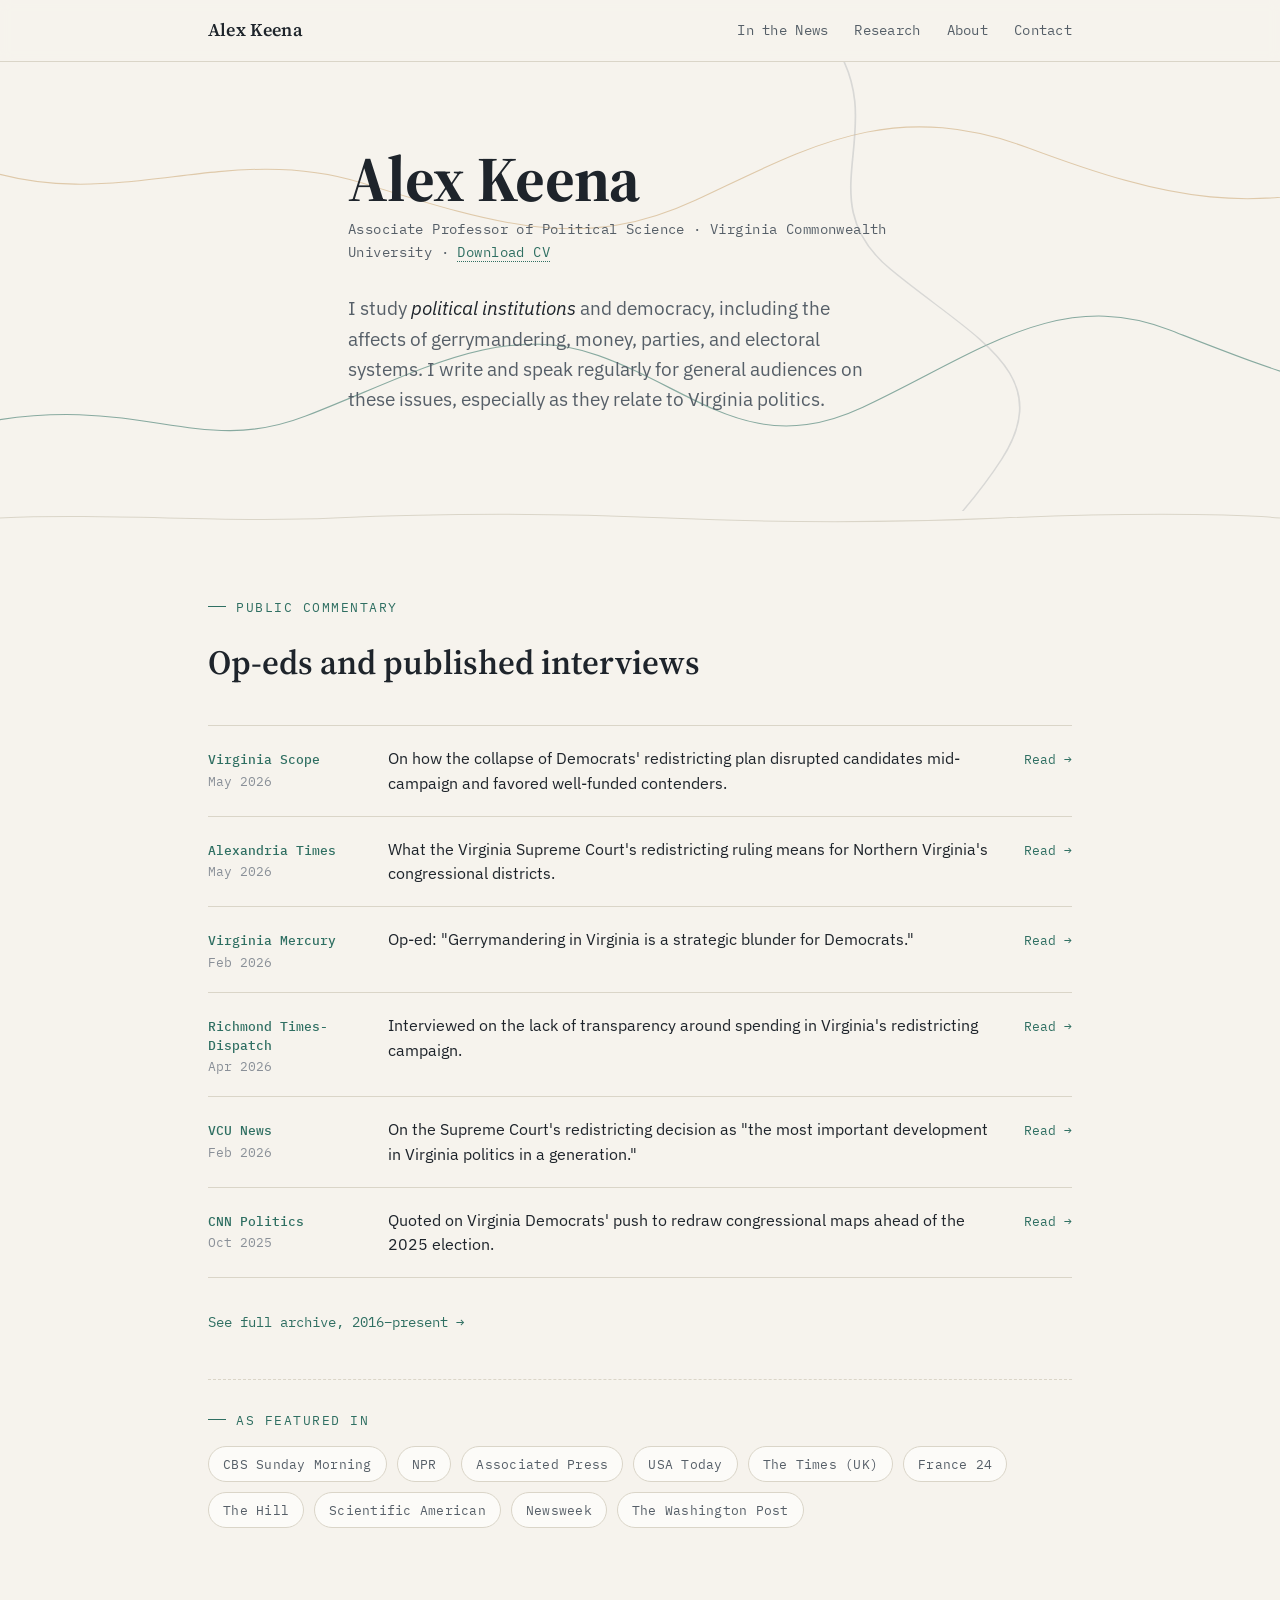
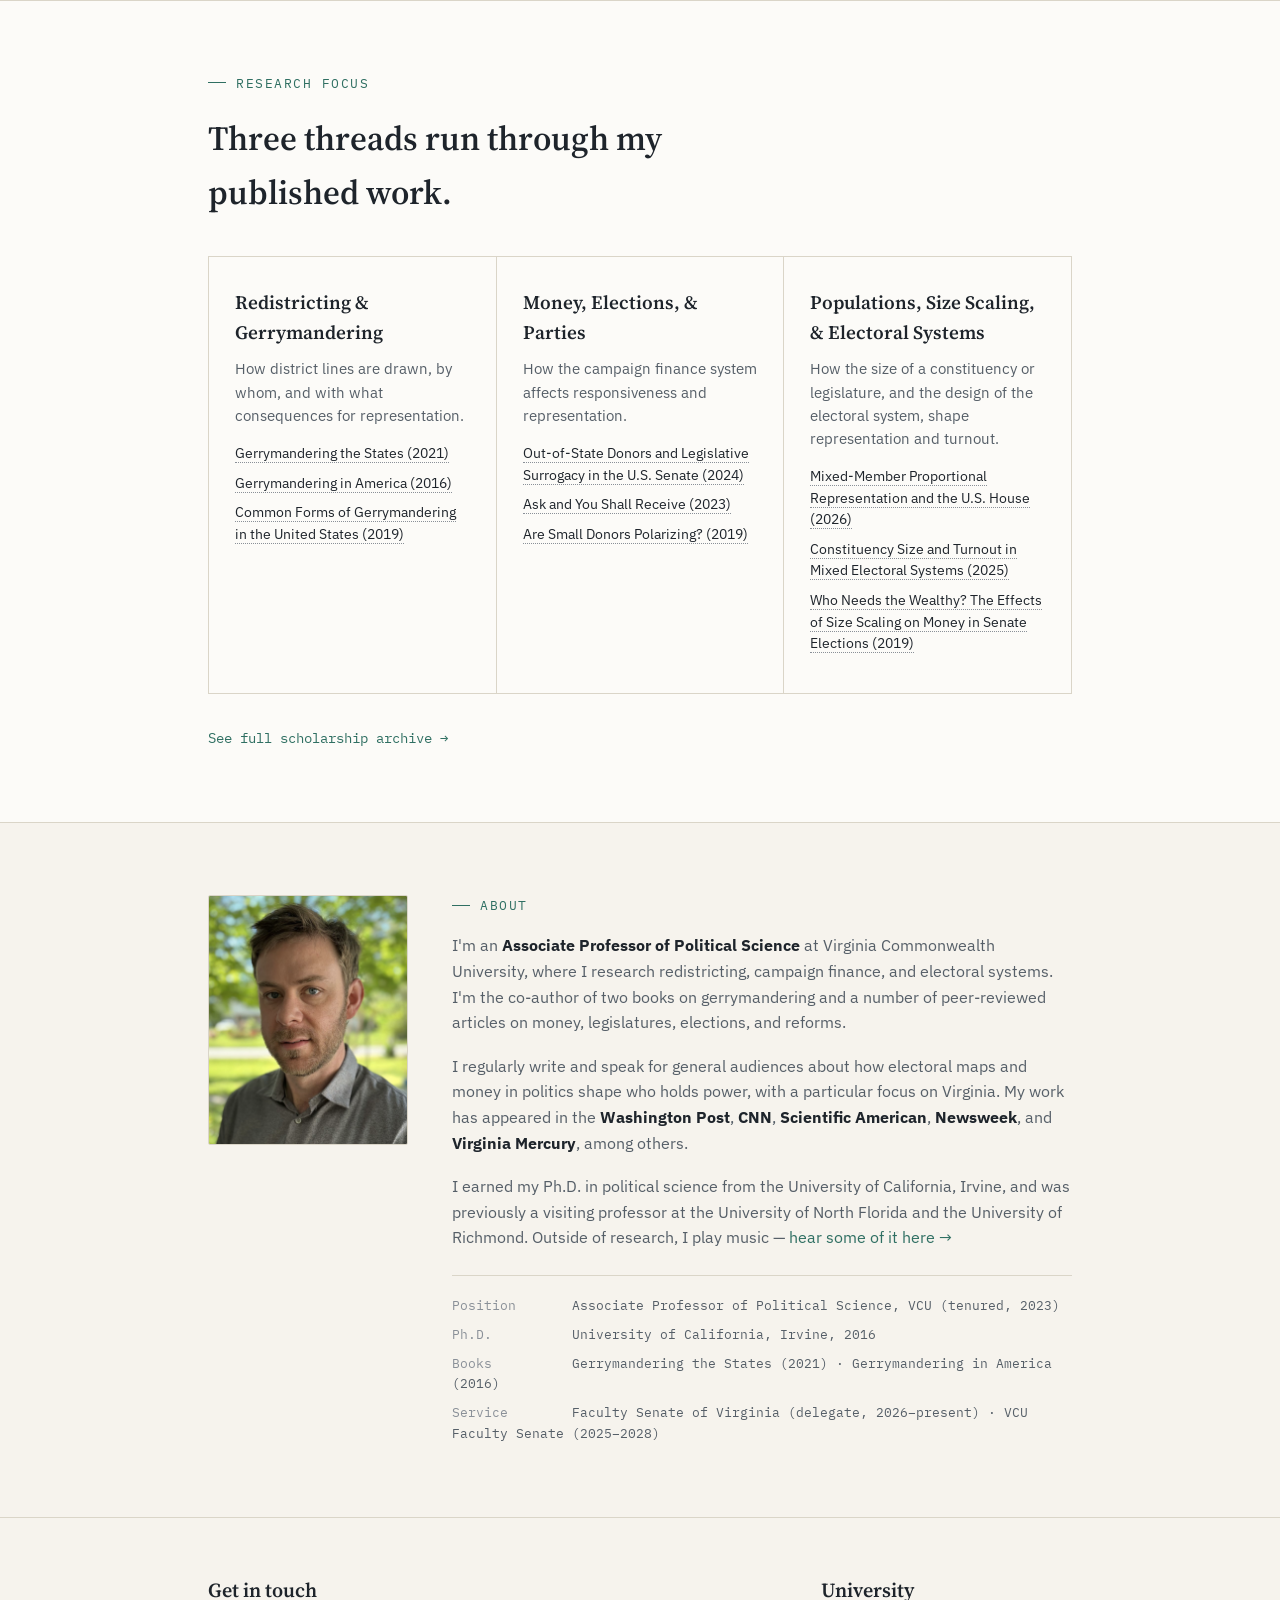
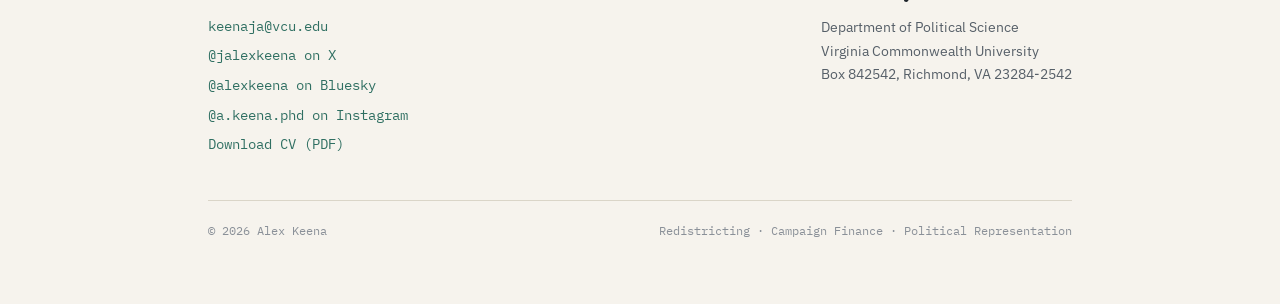
==== index.html @ 7fd1549b "Update index.html" ====
<!DOCTYPE html>
<html lang="en">
<head>
<meta charset="UTF-8">
<meta name="viewport" content="width=device-width, initial-scale=1.0">
<title>Alex Keena — Political Science, VCU</title>
<meta name="description" content="Alex Keena is a political scientist at VCU studying redistricting, gerrymandering, and money in American elections.">
<link rel="preconnect" href="https://fonts.googleapis.com">
<link rel="preconnect" href="https://fonts.gstatic.com" crossorigin>
<link href="https://fonts.googleapis.com/css2?family=Source+Serif+4:ital,opsz,wght@0,8..60,400;0,8..60,500;0,8..60,600;0,8..60,700;1,8..60,500&family=IBM+Plex+Sans:wght@400;500;600&family=IBM+Plex+Mono:wght@400;500&display=swap" rel="stylesheet">
<link rel="stylesheet" href="style.css">

</head>
<body>

<header class="site-nav">
  <div class="nav-inner">
    <div class="nav-name">Alex Keena</div>
    <button class="nav-toggle" id="navToggle" aria-label="Toggle menu" aria-expanded="false">
      <svg viewBox="0 0 24 24" fill="none" stroke-width="2"><line x1="3" y1="6" x2="21" y2="6"/><line x1="3" y1="12" x2="21" y2="12"/><line x1="3" y1="18" x2="21" y2="18"/></svg>
    </button>
    <nav class="links" id="navLinks">
      <a href="#news">In the News</a>
      <a href="#research">Research</a>
      <a href="#about">About</a>
      <a href="#contact">Contact</a>
    </nav>
  </div>
</header>

<section class="hero">
  <svg class="hero-line-svg" viewBox="0 0 920 520" preserveAspectRatio="none" aria-hidden="true">
    <path class="p1" d="M -20,420 C 100,380 140,460 220,410 S 360,300 430,340 S 540,460 620,400 S 760,260 840,310 S 980,400 1000,360" />
    <path class="p2" d="M -20,120 C 80,180 160,90 260,140 S 420,220 500,160 S 640,40 740,100 S 900,180 1000,130" />
    <path class="p3" d="M 600,-20 C 640,80 580,160 640,240 S 760,360 720,460 S 660,540 700,600" />
  </svg>
  <div class="wrap hero-content">
    <h1>Alex Keena</h1>
    <div class="role">Associate Professor of Political Science · Virginia Commonwealth University · <a href="https://drive.google.com/file/d/118q1OShhWem_gpehyqq2FQOrkwC8231Q/view" target="_blank" rel="noopener" class="cv-inline">Download CV</a></div>
    <p class="lede">I study <em>political institutions</em> and democracy, including the affects of gerrymandering, money, parties, and electoral systems. I write and speak regularly for general audiences on these issues, especially as they relate to Virginia politics.</p>
  </div>
</section>

<div class="divider"><svg viewBox="0 0 920 14" preserveAspectRatio="none"><path d="M0,7 C 80,2 160,12 240,7 S 400,2 480,7 S 640,12 720,7 S 880,2 920,7"/></svg></div>

<section id="news">
  <div class="wrap">
    <div class="eyebrow">Public Commentary</div>
    <h2 class="section-title">Op-eds and published interviews</h2>

    <div class="commentary-list">
      <div class="commentary-item">
        <div class="commentary-meta"><span class="outlet">Virginia Scope</span>May 2026</div>
        <div class="commentary-desc">On how the collapse of Democrats' redistricting plan disrupted candidates mid-campaign and favored well-funded contenders.</div>
        <div class="commentary-link"><a href="https://www.virginiascope.com/democrats-primary-plans-crumble-after-redistricting-loss/" target="_blank" rel="noopener">Read →</a></div>
      </div>
      <div class="commentary-item">
        <div class="commentary-meta"><span class="outlet">Alexandria Times</span>May 2026</div>
        <div class="commentary-desc">What the Virginia Supreme Court's redistricting ruling means for Northern Virginia's congressional districts.</div>
        <div class="commentary-link"><a href="https://alextimes.com/local-news/local-government/elections/what-does-the-redistricting-battle-mean-for-alexandria/" target="_blank" rel="noopener">Read →</a></div>
      </div>
      <div class="commentary-item">
        <div class="commentary-meta"><span class="outlet">Virginia Mercury</span>Feb 2026</div>
        <div class="commentary-desc">Op-ed: "Gerrymandering in Virginia is a strategic blunder for Democrats."</div>
        <div class="commentary-link"><a href="https://virginiamercury.com/2026/02/09/gerrymandering-in-virginia-is-a-strategic-blunder-for-democrats/" target="_blank" rel="noopener">Read →</a></div>
      </div>
      <div class="commentary-item">
        <div class="commentary-meta"><span class="outlet">Richmond Times-Dispatch</span>Apr 2026</div>
        <div class="commentary-desc">Interviewed on the lack of transparency around spending in Virginia's redistricting campaign.</div>
        <div class="commentary-link"><a href="https://richmond.com/news/state-regional/government-politics/elections/article_bbca10f8-5e83-46d0-90af-a4e0767ef361.html" target="_blank" rel="noopener">Read →</a></div>
      </div>
      <div class="commentary-item">
        <div class="commentary-meta"><span class="outlet">VCU News</span>Feb 2026</div>
        <div class="commentary-desc">On the Supreme Court's redistricting decision as "the most important development in Virginia politics in a generation."</div>
        <div class="commentary-link"><a href="https://news.vcu.edu/article/supreme_courts_redistricting_decision_may_be_most_important_development" target="_blank" rel="noopener">Read →</a></div>
      </div>
      <div class="commentary-item">
        <div class="commentary-meta"><span class="outlet">CNN Politics</span>Oct 2025</div>
        <div class="commentary-desc">Quoted on Virginia Democrats' push to redraw congressional maps ahead of the 2025 election.</div>
        <div class="commentary-link"><a href="https://www.cnn.com/2025/10/27/politics/virginia-democrats-redistricting-spanberger" target="_blank" rel="noopener">Read →</a></div>
      </div>
    </div>
    <a class="more-link" href="archive.html">See full archive, 2016–present →</a>

    <div class="press-strip">
      <div class="eyebrow">As Featured In</div>
      <div class="press-tags">
        <a href="https://www.cbsnews.com/news/why-gerrymandering-has-gotten-worse/" target="_blank" rel="noopener">CBS Sunday Morning</a>
        <a href="https://www.npr.org/local/305/2021/10/18/1047021030/contentious-redistricting-process-down-to-the-wire-in-virginia" target="_blank" rel="noopener">NPR</a>
        <a href="https://apnews.com/article/elections-ohio-virginia-redistricting-voting-districts-b27ebd5a7dd99ad613ac896ed16ffcde" target="_blank" rel="noopener">Associated Press</a>
        <a href="https://www.usatoday.com/story/news/politics/elections/2025/04/20/virginia-governor-race-2025/82882051007/" target="_blank" rel="noopener">USA Today</a>
        <a href="https://www.thetimes.com/world/us-world/article/virginia-democrat-republican-swing-state-election-2024-37zh6xlf8" target="_blank" rel="noopener">The Times (UK)</a>
        <a href="https://www.france24.com/en/live-news/20240502-as-student-protests-shake-us-campuses-biden-mum" target="_blank" rel="noopener">France 24</a>
        <a href="https://thehill.com/regulation/court-battles/448876-supreme-court-hands-virginia-democrats-a-win-in-gerrymandering-case/" target="_blank" rel="noopener">The Hill</a>
        <a href="https://www.scientificamerican.com/article/electoral-engineering-and-the-freedom-to-vote/" target="_blank" rel="noopener">Scientific American</a>
        <a href="https://www.newsweek.com/how-supreme-court-enabled-gerrymandering-boundaries-692836" target="_blank" rel="noopener">Newsweek</a>
        <a href="https://www.washingtonpost.com/politics/2021/05/04/redistricting-might-gain-republicans-few-seats-congress-their-real-gains-will-be-state-legislatures/" target="_blank" rel="noopener">The Washington Post</a>
      </div>
    </div>
  </div>
</section>

<section class="alt" id="research">
  <div class="wrap">
    <div class="eyebrow">Research Focus</div>
    <h2 class="section-title">Three threads run through my published work.</h2>

    <div class="research-grid">
      <div class="research-card">
        <h3>Redistricting &amp; Gerrymandering</h3>
        <p>How district lines are drawn, by whom, and with what consequences for representation.</p>
        <ul>
          <li><a href="https://doi.org/10.1017/9781108995849" target="_blank" rel="noopener">Gerrymandering the States (2021)</a></li>
          <li><a href="https://doi.org/10.1017/CBO9781316534342" target="_blank" rel="noopener">Gerrymandering in America (2016)</a></li>
          <li><a href="https://doi.org/10.7206/DEC.1733-0092.130" target="_blank" rel="noopener">Common Forms of Gerrymandering in the United States (2019)</a></li>
        </ul>
      </div>
      <div class="research-card">
        <h3>Money, Elections, &amp; Parties</h3>
        <p>How the campaign finance system affects responsiveness and representation.</p>
        <ul>
          <li><a href="https://doi.org/10.1177/10659129241249171" target="_blank" rel="noopener">Out-of-State Donors and Legislative Surrogacy in the U.S. Senate (2024)</a></li>
          <li><a href="https://doi.org/10.1177/10659129231186414" target="_blank" rel="noopener">Ask and You Shall Receive (2023)</a></li>
          <li><a href="https://doi.org/10.1089/elj.2018.0498" target="_blank" rel="noopener">Are Small Donors Polarizing? (2019)</a></li>
        </ul>
      </div>
      <div class="research-card">
        <h3>Populations, Size Scaling, &amp; Electoral Systems</h3>
        <p>How the size of a constituency or legislature, and the design of the electoral system, shape representation and turnout.</p>
        <ul>
          <li><a href="https://doi.org/10.1177/10659129261444345" target="_blank" rel="noopener">Mixed-Member Proportional Representation and the U.S. House (2026)</a></li>
          <li><a href="https://doi.org/10.1007/s11127-025-01274-5" target="_blank" rel="noopener">Constituency Size and Turnout in Mixed Electoral Systems (2025)</a></li>
          <li><a href="https://doi.org/10.1080/07343469.2019.1572673" target="_blank" rel="noopener">Who Needs the Wealthy? The Effects of Size Scaling on Money in Senate Elections (2019)</a></li>
        </ul>
      </div>
    </div>
    <a class="more-link" href="scholarship.html">See full scholarship archive →</a>
  </div>
</section>

<section id="about">
  <div class="wrap about-layout">
    <div class="about-photo"><img src="photo.jpg" alt="Portrait of Alex Keena"></div>
    <div class="about-text">
      <div class="eyebrow">About</div>
      <p>I'm an <strong>Associate Professor of Political Science</strong> at Virginia Commonwealth University, where I research redistricting, campaign finance, and electoral systems. I'm the co-author of two books on gerrymandering and a number of peer-reviewed articles on money, legislatures, elections, and reforms.</p>
      <p>I regularly write and speak for general audiences about how electoral maps and money in politics shape who holds power, with a particular focus on Virginia. My work has appeared in the <strong>Washington Post</strong>, <strong>CNN</strong>, <strong>Scientific American</strong>, <strong>Newsweek</strong>, and <strong>Virginia Mercury</strong>, among others.</p>
      <p>I earned my Ph.D. in political science from the University of California, Irvine, and was previously a visiting professor at the University of North Florida and the University of Richmond. Outside of research, I play music — <a href="#">hear some of it here →</a></p>

      <div class="credentials">
        <div><span class="label">Position</span>Associate Professor of Political Science, VCU (tenured, 2023)</div>
        <div><span class="label">Ph.D.</span>University of California, Irvine, 2016</div>
        <div><span class="label">Books</span>Gerrymandering the States (2021) · Gerrymandering in America (2016)</div>
        <div><span class="label">Service</span>Faculty Senate of Virginia (delegate, 2026–present) · VCU Faculty Senate (2025–2028)</div>
      </div>

     
    </div>
  </div>
</section>

<footer id="contact">
  <div class="wrap">
    <div class="footer-grid">
      <div>
        <div class="ftitle">Get in touch</div>
        <div class="footer-links">
          <a href="mailto:keenaja@vcu.edu">keenaja@vcu.edu</a>
          <a href="https://twitter.com/jalexkeena" target="_blank" rel="noopener">@jalexkeena on X</a>
          <a href="https://bsky.app/profile/alexkeena.bsky.social" target="_blank" rel="noopener">@alexkeena on Bluesky</a>
          <a href="https://instagram.com/a.keena.phd" target="_blank" rel="noopener">@a.keena.phd on Instagram</a>
          <a href="https://drive.google.com/file/d/118q1OShhWem_gpehyqq2FQOrkwC8231Q/view" target="_blank" rel="noopener">Download CV (PDF)</a>
        </div>
      </div>
      <div>
        <div class="ftitle">University</div>
        <address>
          Department of Political Science<br>
          Virginia Commonwealth University<br>
          Box 842542, Richmond, VA 23284-2542
        </address>
      </div>
    </div>
    <div class="footer-bottom">
      <span>© <span id="year"></span> Alex Keena</span>
      <span>Redistricting · Campaign Finance · Political Representation</span>
    </div>
  </div>
</footer>

<script>
  document.getElementById('year').textContent = new Date().getFullYear();
  const toggle = document.getElementById('navToggle');
  const links = document.getElementById('navLinks');
  toggle.addEventListener('click', () => {
    const open = links.classList.toggle('open');
    toggle.setAttribute('aria-expanded', open ? 'true' : 'false');
  });
  links.querySelectorAll('a').forEach(a => a.addEventListener('click', () => {
    links.classList.remove('open');
    toggle.setAttribute('aria-expanded', 'false');
  }));
</script>

</body>
</html>
---- style.css ----
:root{
    --bg: #F6F3ED;
    --bg-card: #FCFBF8;
    --ink: #1E242B;
    --ink-soft: #565F68;
    --ink-faint: #8A9098;
    --line: #DAD5C8;
    --accent: #2F6F62;
    --accent-soft: #E4ECE9;
    --brass: #B9863F;
    --max: 920px;
    --font-display: 'Source Serif 4', Georgia, serif;
    --font-body: 'IBM Plex Sans', -apple-system, sans-serif;
    --font-mono: 'IBM Plex Mono', monospace;
  }

  *{ box-sizing: border-box; }
  html{ scroll-behavior: smooth; }
  body{
    margin:0;
    background: var(--bg);
    color: var(--ink);
    font-family: var(--font-body);
    font-size: 16px;
    line-height: 1.6;
    -webkit-font-smoothing: antialiased;
  }
  @media (prefers-reduced-motion: reduce){
    html{ scroll-behavior: auto; }
    *{ animation-duration: 0.01ms !important; animation-iteration-count: 1 !important; transition-duration: 0.01ms !important; }
  }

  a{ color: var(--accent); text-decoration: none; }
  a:hover{ text-decoration: underline; }
  a:focus-visible, button:focus-visible{
    outline: 2px solid var(--accent);
    outline-offset: 3px;
    border-radius: 2px;
  }

  .wrap{ max-width: var(--max); margin: 0 auto; padding: 0 28px; }

  .eyebrow{
    font-family: var(--font-mono);
    font-size: 12.5px;
    letter-spacing: 0.12em;
    text-transform: uppercase;
    color: var(--accent);
    display:flex;
    align-items:center;
    gap: 10px;
    margin-bottom: 18px;
  }
  .eyebrow::before{
    content:"";
    width: 18px;
    height: 1px;
    background: var(--accent);
    display:inline-block;
  }

  /* ---------- NAV ---------- */
  header.site-nav{
    position: sticky; top:0; z-index: 50;
    background: rgba(246,243,237,0.92);
    backdrop-filter: blur(6px);
    border-bottom: 1px solid var(--line);
  }
  .nav-inner{
    max-width: var(--max); margin: 0 auto; padding: 16px 28px;
    display:flex; align-items:center; justify-content:space-between;
  }
  .nav-name{
    font-family: var(--font-display);
    font-weight: 600;
    font-size: 18px;
    letter-spacing: 0.01em;
  }
  nav.links{ display:flex; gap: 26px; }
  nav.links a{
    color: var(--ink-soft);
    font-size: 14px;
    font-family: var(--font-mono);
    letter-spacing: 0.02em;
  }
  nav.links a:hover{ color: var(--accent); text-decoration: none; }
  .nav-toggle{ display:none; background:none; border:none; cursor:pointer; padding:8px; }
  .nav-toggle svg{ width:22px; height:22px; stroke: var(--ink); }

  @media (max-width: 640px){
    nav.links{
      position:absolute; top:100%; left:0; right:0;
      flex-direction:column; background: var(--bg-card);
      border-bottom: 1px solid var(--line);
      padding: 10px 28px 18px; gap: 14px;
      display:none;
    }
    nav.links.open{ display:flex; }
    .nav-toggle{ display:block; }
  }

  /* ---------- HERO ---------- */
  .hero{
    position: relative;
    padding: 84px 0 96px;
    overflow: hidden;
  }
  .hero-line-svg{
    position:absolute; inset:0;
    width:100%; height:100%;
    z-index:0;
    opacity: 0.55;
  }
  .hero-line-svg path{
    fill:none;
    stroke: var(--accent);
    stroke-width: 1.2;
    stroke-linecap: round;
    stroke-dasharray: 2000;
    stroke-dashoffset: 2000;
    animation: draw 2.6s ease-out forwards;
  }
  .hero-line-svg path.p2{ stroke: var(--brass); animation-delay: .25s; opacity:.7;}
  .hero-line-svg path.p3{ stroke: var(--ink-faint); animation-delay: .5s; opacity:.5;}
  @keyframes draw{ to{ stroke-dashoffset: 0; } }

  .hero-content{ position:relative; z-index:1; max-width: 640px; }
  .hero h1{
    font-family: var(--font-display);
    font-weight: 700;
    font-size: clamp(42px, 7vw, 64px);
    line-height: 1.04;
    margin: 0 0 6px;
    letter-spacing: -0.01em;
  }
  .hero .role{
    font-family: var(--font-mono);
    font-size: 14px;
    color: var(--ink-soft);
    letter-spacing: 0.03em;
    margin-bottom: 30px;
  }
  .role .cv-inline{
    color: var(--accent);
    border-bottom: 1px dotted var(--accent);
  }
  .role .cv-inline:hover{ text-decoration: none; border-bottom-style: solid; }
  .hero p.lede{
    font-size: 19px;
    color: var(--ink-soft);
    max-width: 540px;
    margin: 0;
  }
  .hero p.lede em{ color: var(--ink); font-style: italic; }

  .cta-row{ display:flex; flex-wrap:wrap; gap: 14px; }
  .btn{
    font-family: var(--font-mono);
    font-size: 13.5px;
    letter-spacing: 0.03em;
    padding: 11px 18px;
    border: 1px solid var(--ink);
    border-radius: 2px;
    color: var(--ink);
    transition: background .15s ease, color .15s ease;
  }
  .btn:hover{ background: var(--ink); color: var(--bg); text-decoration:none; }
  .btn.primary{ background: var(--accent); border-color: var(--accent); color: #fff; }
  .btn.primary:hover{ background: #244f46; border-color:#244f46; color:#fff; }

  /* ---------- SECTION DIVIDER ---------- */
  .divider{ width:100%; overflow:hidden; line-height:0; }
  .divider svg{ width:100%; height:14px; display:block; }
  .divider path{ fill:none; stroke: var(--line); stroke-width:1; }

  section{ padding: 72px 0; }
  section.alt{ background: var(--bg-card); border-top:1px solid var(--line); border-bottom:1px solid var(--line); }

  h2.section-title{
    font-family: var(--font-display);
    font-weight: 600;
    font-size: clamp(26px, 4vw, 34px);
    margin: 0 0 36px;
    max-width: 560px;
  }

  /* ---------- COMMENTARY LIST ---------- */
  .commentary-list{ display:flex; flex-direction:column; }
  .commentary-item{
    display:grid;
    grid-template-columns: 160px 1fr auto;
    gap: 20px;
    align-items: baseline;
    padding: 20px 0;
    border-top: 1px solid var(--line);
  }
  .commentary-item:last-child{ border-bottom: 1px solid var(--line); }
  .commentary-meta{
    font-family: var(--font-mono);
    font-size: 12.5px;
    color: var(--ink-faint);
    line-height: 1.5;
  }
  .commentary-meta .outlet{
    color: var(--accent);
    font-weight: 500;
    display:block;
    margin-bottom: 3px;
  }
  .commentary-desc{ font-size: 15.5px; color: var(--ink); }
  .commentary-link{
    font-family: var(--font-mono);
    font-size: 13px;
    white-space: nowrap;
  }
  @media (max-width: 640px){
    .commentary-item{ grid-template-columns: 1fr; gap: 6px; }
    .commentary-link{ margin-top:4px; }
  }

  .more-link{ margin-top: 34px; display:inline-block; font-family: var(--font-mono); font-size: 13.5px; }

  .press-strip{
    margin-top: 44px;
    padding-top: 30px;
    border-top: 1px dashed var(--line);
  }
  .press-strip .eyebrow{ margin-bottom: 16px; }
  .press-tags{
    display:flex; flex-wrap: wrap; gap: 10px;
  }
  .press-tags a{
    font-family: var(--font-mono);
    font-size: 12.5px;
    letter-spacing: 0.02em;
    color: var(--ink-soft);
    border: 1px solid var(--line);
    border-radius: 999px;
    padding: 7px 14px;
    background: var(--bg-card);
    transition: border-color .15s ease, color .15s ease;
  }
  .press-tags a:hover{
    color: var(--accent);
    border-color: var(--accent);
    text-decoration: none;
  }

  /* ---------- RESEARCH ---------- */
  .research-grid{
    display:grid;
    grid-template-columns: repeat(3, 1fr);
    gap: 1px;
    background: var(--line);
    border: 1px solid var(--line);
  }
  .research-card{
    background: var(--bg-card);
    padding: 30px 26px;
  }
  .research-card h3{
    font-family: var(--font-display);
    font-size: 19px;
    font-weight: 600;
    margin: 0 0 10px;
  }
  .research-card p{
    font-size: 14.5px;
    color: var(--ink-soft);
    margin: 0 0 16px;
  }
  .research-card ul{ list-style:none; padding:0; margin:0; font-size: 13.5px; }
  .research-card li{ margin-bottom: 8px; }
  .research-card li a{ color: var(--ink); border-bottom: 1px dotted var(--ink-faint); }
  .research-card li a:hover{ color: var(--accent); border-color: var(--accent); }
  @media (max-width: 760px){
    .research-grid{ grid-template-columns: 1fr; }
  }

  /* ---------- ABOUT ---------- */
  .about-layout{
    display:grid;
    grid-template-columns: 200px 1fr;
    gap: 44px;
    align-items: start;
  }
  .about-photo{
    width: 100%;
    aspect-ratio: 4/5;
    border: 1px solid var(--line);
    border-radius: 2px;
    overflow: hidden;
  }
  .about-photo img{
    width: 100%; height: 100%;
    object-fit: cover;
    display: block;
    filter: grayscale(8%);
  }
  .about-text p{ font-size: 16px; color: var(--ink-soft); margin: 0 0 18px; }
  .about-text strong{ color: var(--ink); }
  .credentials{
    font-family: var(--font-mono);
    font-size: 13px;
    color: var(--ink-soft);
    border-top: 1px solid var(--line);
    margin-top: 24px;
    padding-top: 20px;
    display:grid; gap: 8px;
  }
  .credentials span.label{ color: var(--ink-faint); display:inline-block; width: 120px; }
  .media-note{
    margin-top: 28px;
    padding: 18px 20px;
    background: var(--accent-soft);
    border-left: 2px solid var(--accent);
    font-size: 14.5px;
  }
  @media (max-width: 640px){
    .about-layout{ grid-template-columns: 1fr; }
    .about-photo{ max-width: 160px; }
  }

  /* ---------- FOOTER ---------- */
  footer{
    padding: 56px 0 64px;
    border-top: 1px solid var(--line);
  }
  .footer-grid{
    display:flex; flex-wrap:wrap; justify-content:space-between; gap: 32px;
  }
  footer .ftitle{
    font-family: var(--font-display); font-size: 20px; font-weight:600; margin-bottom: 10px;
  }
  footer address{ font-style:normal; font-size: 14px; color: var(--ink-soft); line-height:1.7; }
  footer a{ font-family: var(--font-mono); font-size: 13.5px; }
  .footer-links{ display:flex; flex-direction:column; gap: 8px; }
  .footer-bottom{
    margin-top: 44px; padding-top: 20px; border-top: 1px solid var(--line);
    font-family: var(--font-mono); font-size: 12px; color: var(--ink-faint);
    display:flex; justify-content:space-between; flex-wrap:wrap; gap:10px;
  }

  /* ---------- ARCHIVE PAGE ---------- */
  .archive-header{ padding: 56px 0 40px; }
  .archive-header .back-link{
    font-family: var(--font-mono); font-size: 13px; color: var(--ink-soft);
    display:inline-block; margin-bottom: 24px;
  }
  .archive-header h1{
    font-family: var(--font-display); font-weight: 700;
    font-size: clamp(32px, 5vw, 46px); margin: 0 0 10px;
  }
  .archive-header p{ color: var(--ink-soft); font-size: 16px; max-width: 560px; margin:0; }

  .archive-year{
    font-family: var(--font-mono);
    font-size: 13px;
    color: var(--brass);
    letter-spacing: 0.08em;
    margin: 48px 0 4px;
    padding-bottom: 10px;
    border-bottom: 1px solid var(--line);
  }
  .archive-list{ display:flex; flex-direction:column; }
  .archive-item{
    display:grid;
    grid-template-columns: 92px 150px 1fr;
    gap: 16px;
    padding: 13px 0;
    border-bottom: 1px solid var(--line);
    align-items: baseline;
  }
  .archive-item .a-date{
    font-family: var(--font-mono); font-size: 12px; color: var(--ink-faint);
  }
  .archive-item .a-outlet{
    font-family: var(--font-mono); font-size: 12.5px; color: var(--accent); font-weight:500;
  }
  .archive-item .a-title a{ font-size: 14.5px; color: var(--ink); }
  .archive-item .a-title a:hover{ color: var(--accent); }
  @media (max-width: 700px){
    .archive-item{ grid-template-columns: 1fr; gap: 3px; padding: 16px 0; }
  }

  /* ---------- SCHOLARSHIP ARCHIVE PAGE ---------- */
  .theme-section{ margin-top: 54px; }
  .theme-section:first-of-type{ margin-top: 0; }
  .theme-heading{
    font-family: var(--font-display);
    font-weight: 600;
    font-size: 24px;
    margin: 0 0 6px;
  }
  .theme-desc{
    color: var(--ink-soft);
    font-size: 14.5px;
    max-width: 560px;
    margin: 0 0 22px;
  }
  .pub-list{ display:flex; flex-direction:column; }
  .pub-item{
    display:grid;
    grid-template-columns: 110px 1fr;
    gap: 18px;
    padding: 16px 0;
    border-top: 1px solid var(--line);
  }
  .pub-list .pub-item:last-child{ border-bottom: 1px solid var(--line); }
  .pub-type{
    font-family: var(--font-mono);
    font-size: 11px;
    letter-spacing: 0.05em;
    text-transform: uppercase;
    color: var(--brass);
    padding-top: 2px;
  }
  .pub-main a{
    font-size: 15.5px;
    color: var(--ink);
    font-weight: 500;
  }
  .pub-main a:hover{ color: var(--accent); }
  .pub-cite{
    font-family: var(--font-mono);
    font-size: 12.5px;
    color: var(--ink-faint);
    margin-top: 4px;
  }
  @media (max-width: 640px){
    .pub-item{ grid-template-columns: 1fr; gap: 4px; }
  }

  /* ---------- ARCHIVE: OP-ED / INTERVIEW SECTIONS ---------- */
  .commentary-section{ margin-top: 8px; }
  .commentary-section + .commentary-section{ margin-top: 60px; }
  .commentary-section-heading{
    font-family: var(--font-display);
    font-weight: 700;
    font-size: clamp(24px, 3.5vw, 30px);
    margin: 0 0 6px;
  }
  .commentary-section-desc{
    color: var(--ink-soft);
    font-size: 14.5px;
    max-width: 560px;
    margin: 0 0 8px;
  }

  /* ---------- SCHOLARSHIP: KEYWORD FILTER & TAGS ---------- */
  .keyword-filter-bar{
    display:flex; flex-wrap:wrap; gap: 8px;
    margin: 0 0 44px;
    padding-bottom: 28px;
    border-bottom: 1px solid var(--line);
  }
  .keyword-chip{
    font-family: var(--font-mono);
    font-size: 12px;
    letter-spacing: 0.02em;
    color: var(--ink-soft);
    background: var(--bg-card);
    border: 1px solid var(--line);
    border-radius: 999px;
    padding: 6px 13px;
    cursor: pointer;
    transition: all .12s ease;
  }
  .keyword-chip:hover{ border-color: var(--accent); color: var(--accent); }
  .keyword-chip.active{
    background: var(--accent);
    border-color: var(--accent);
    color: #fff;
  }
  .pub-keywords{
    margin-top: 8px;
    display:flex; flex-wrap:wrap; gap: 6px;
  }
  .pub-keyword-tag{
    font-family: var(--font-mono);
    font-size: 10.5px;
    letter-spacing: 0.03em;
    text-transform: uppercase;
    color: var(--ink-faint);
    background: var(--accent-soft);
    border-radius: 3px;
    padding: 2px 7px;
  }
  .pub-item.is-hidden{ display:none; }
  .theme-section.is-hidden{ display:none; }
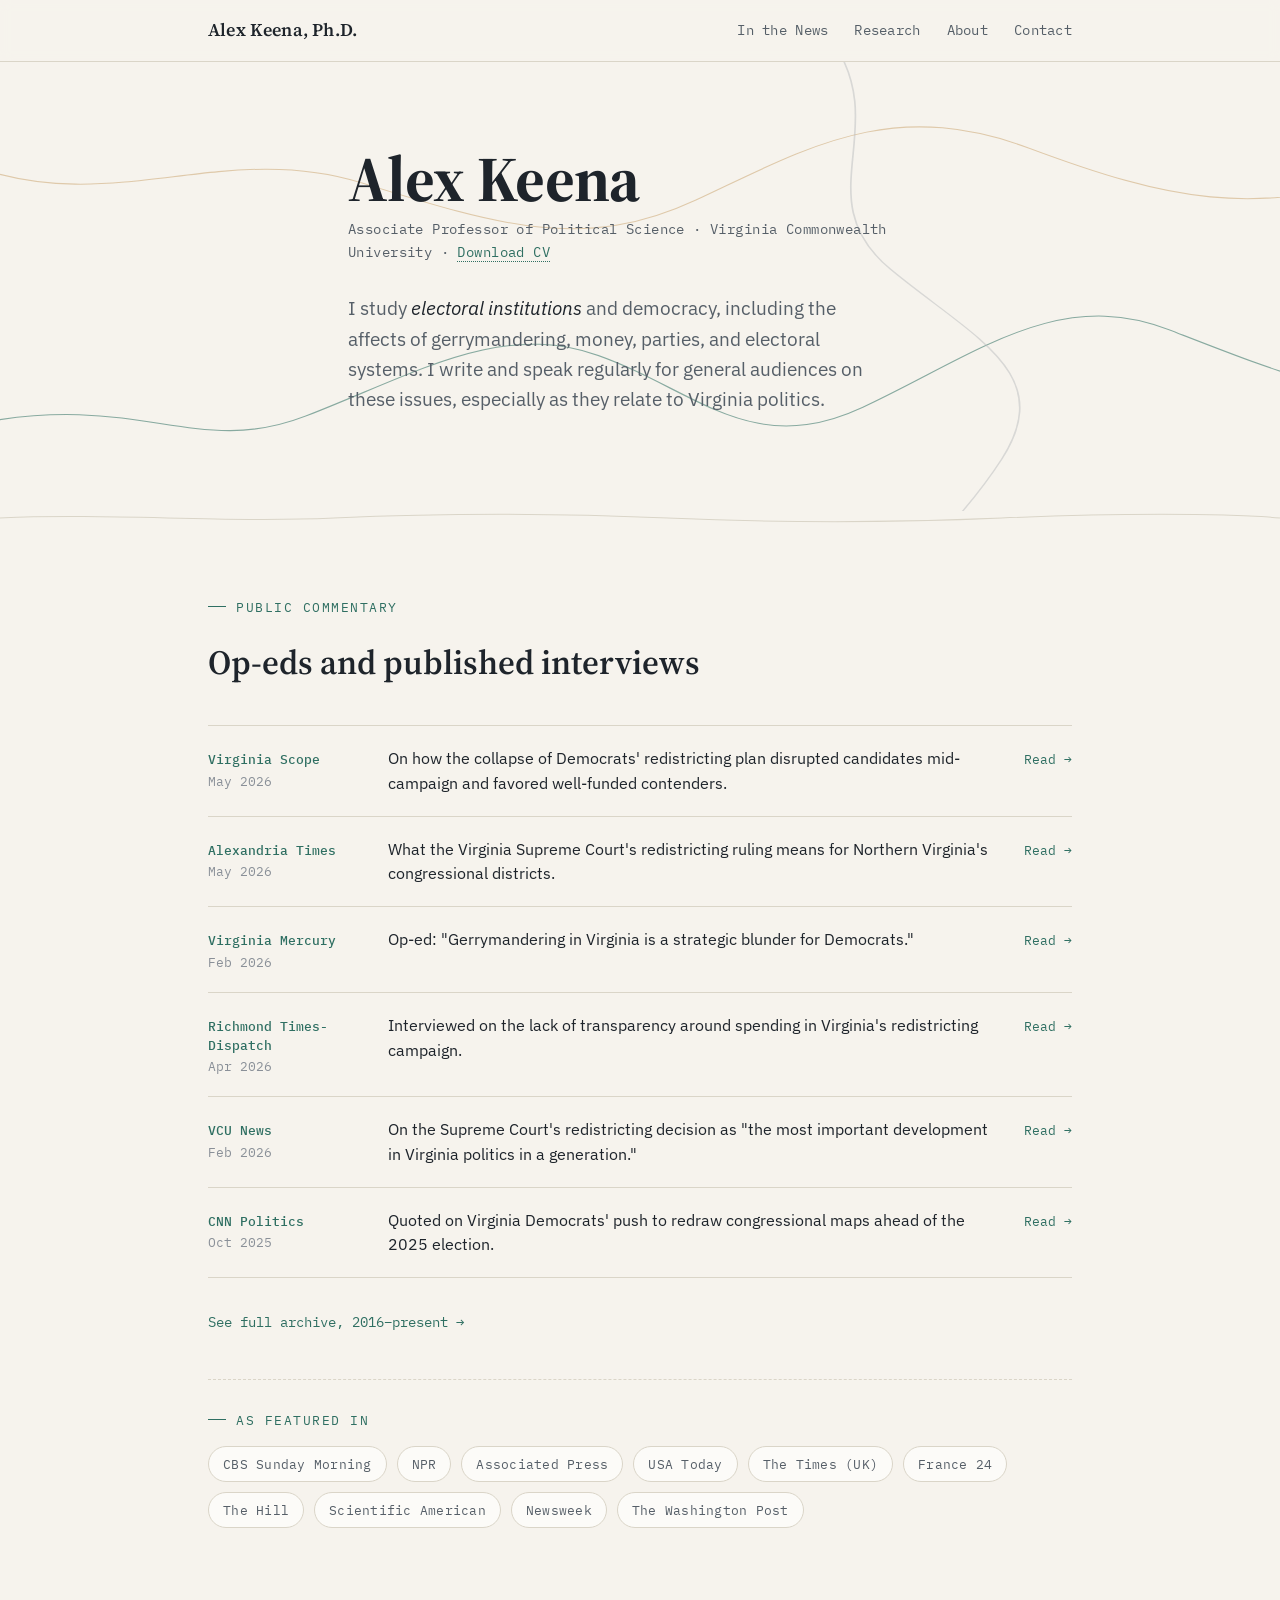
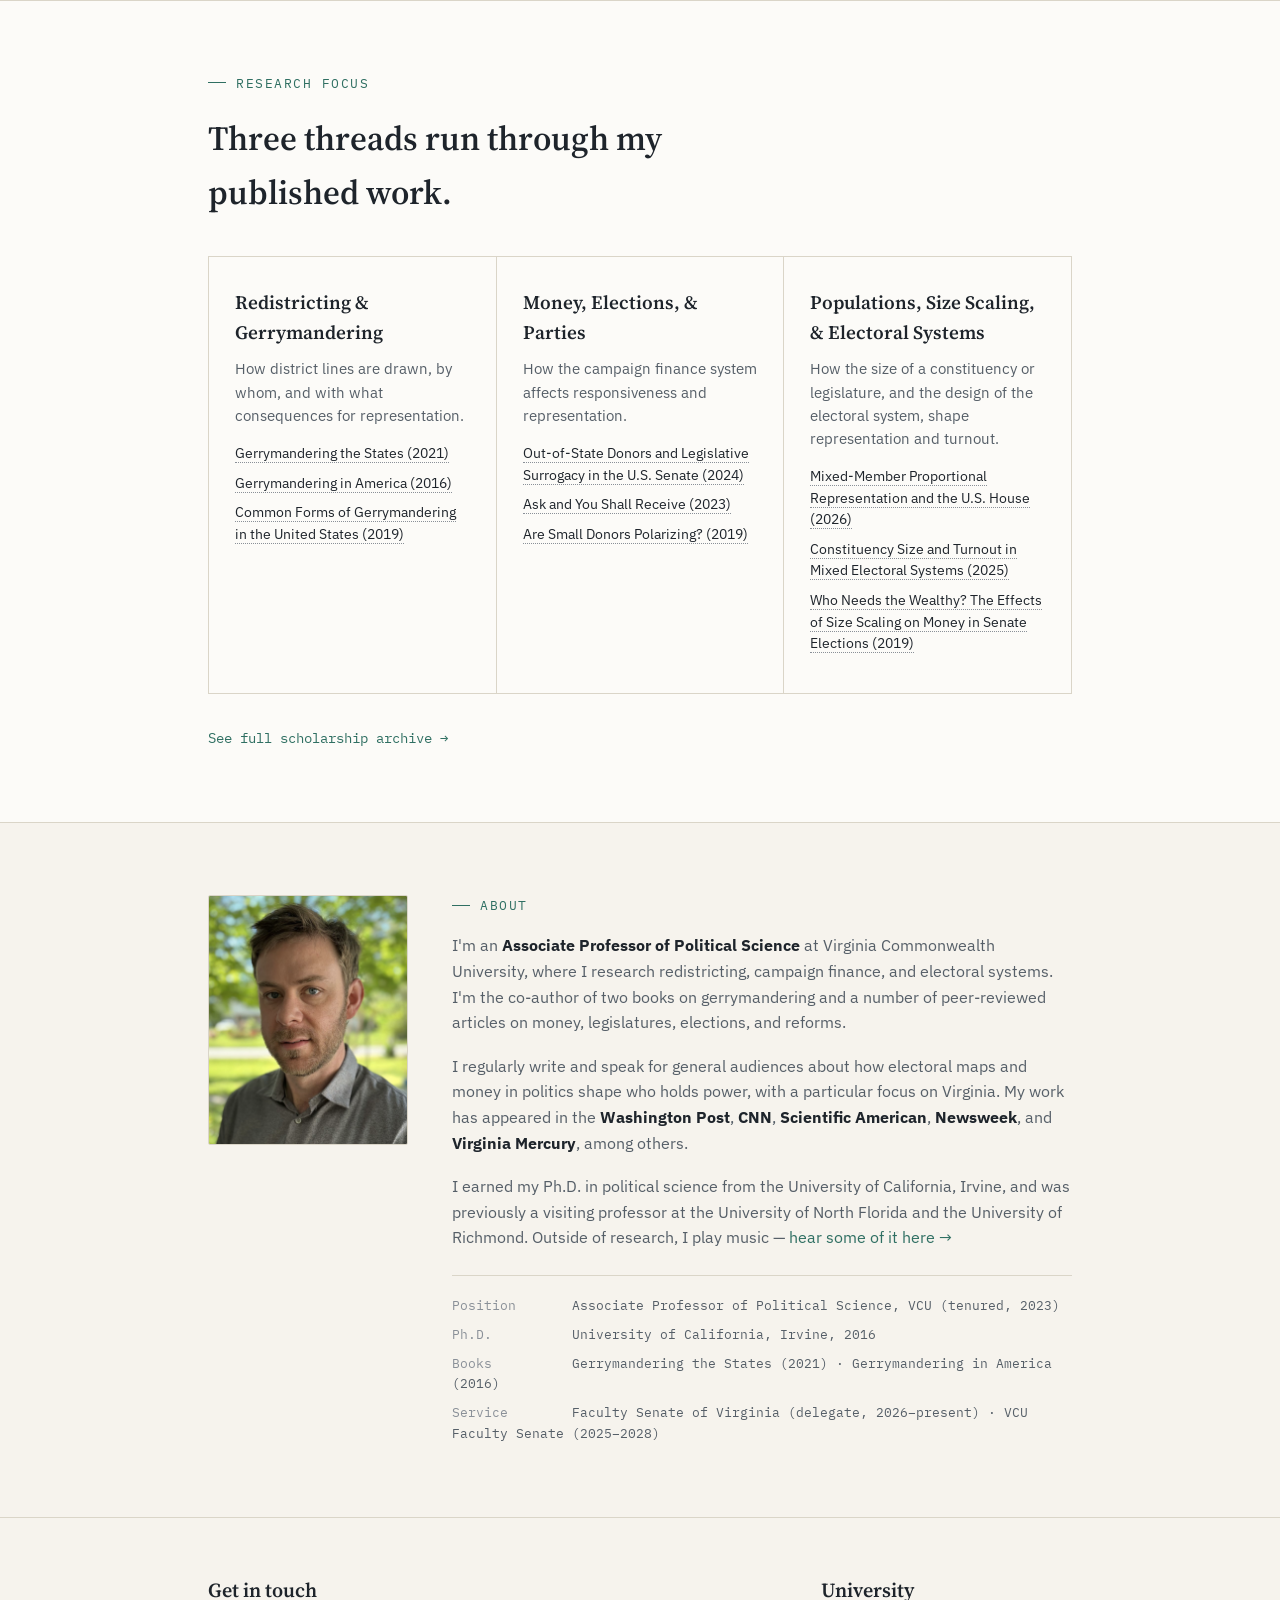
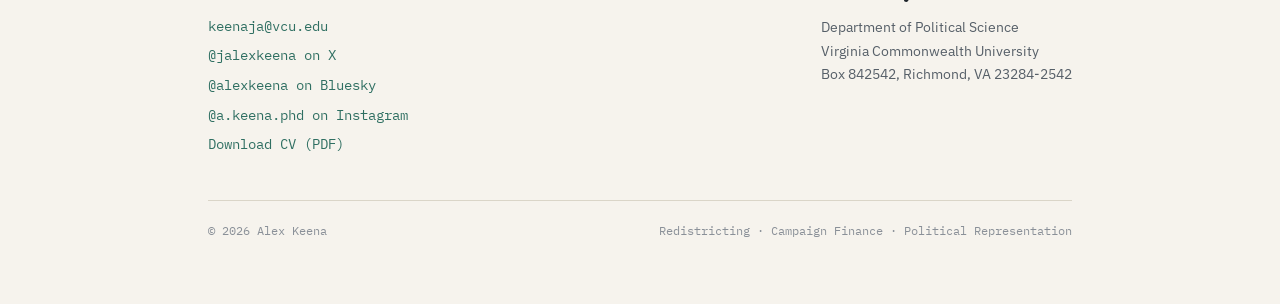
==== commit 034b73df: "Update index.html" ====
--- a/index.html
+++ b/index.html
@@ -15,7 +15,7 @@
 
 <header class="site-nav">
   <div class="nav-inner">
-    <div class="nav-name">Alex Keena</div>
+    <div class="nav-name">Alex Keena, Ph.D.</div>
     <button class="nav-toggle" id="navToggle" aria-label="Toggle menu" aria-expanded="false">
       <svg viewBox="0 0 24 24" fill="none" stroke-width="2"><line x1="3" y1="6" x2="21" y2="6"/><line x1="3" y1="12" x2="21" y2="12"/><line x1="3" y1="18" x2="21" y2="18"/></svg>
     </button>
@@ -37,7 +37,7 @@
   <div class="wrap hero-content">
     <h1>Alex Keena</h1>
     <div class="role">Associate Professor of Political Science · Virginia Commonwealth University · <a href="https://drive.google.com/file/d/118q1OShhWem_gpehyqq2FQOrkwC8231Q/view" target="_blank" rel="noopener" class="cv-inline">Download CV</a></div>
-    <p class="lede">I study <em>political institutions</em> and democracy, including the affects of gerrymandering, money, parties, and electoral systems. I write and speak regularly for general audiences on these issues, especially as they relate to Virginia politics.</p>
+    <p class="lede">I study <em>electoral institutions</em> and democracy, including the affects of gerrymandering, money, parties, and electoral systems. I write and speak regularly for general audiences on these issues, especially as they relate to Virginia politics.</p>
   </div>
 </section>
 
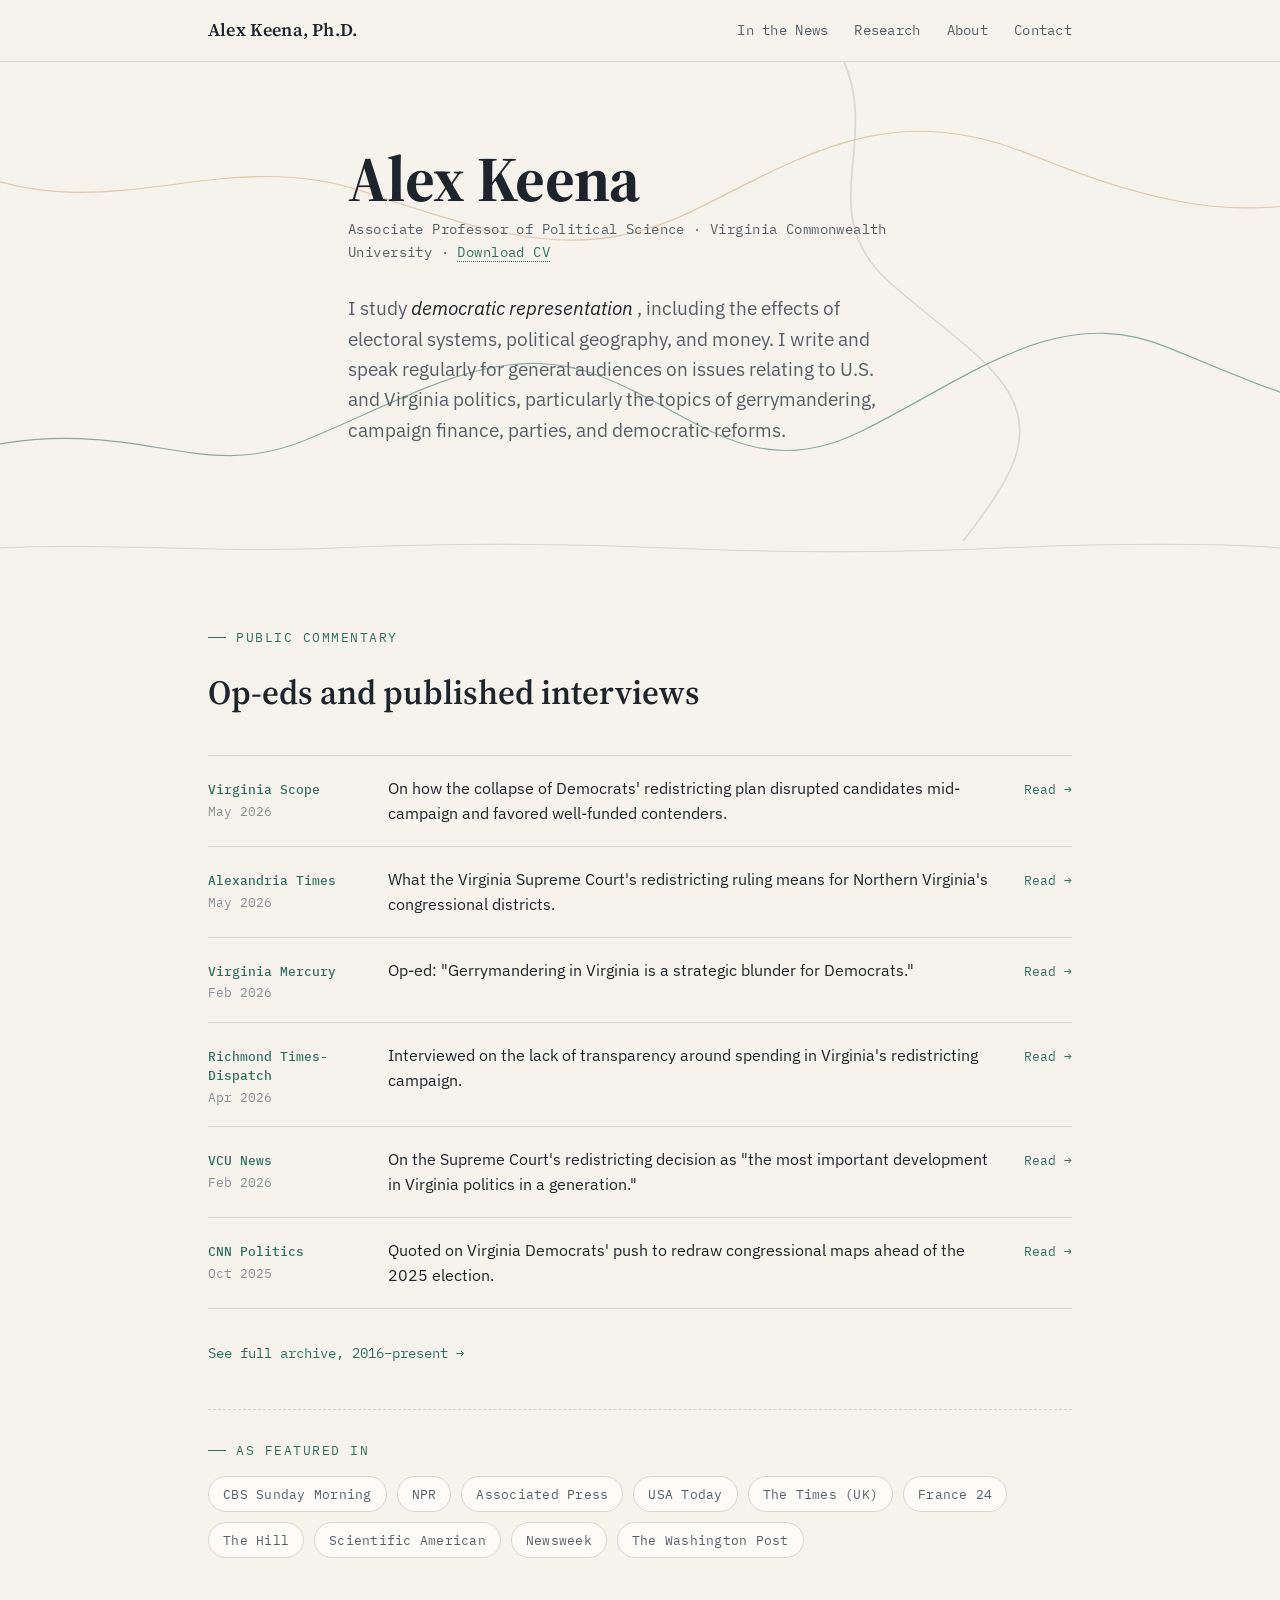
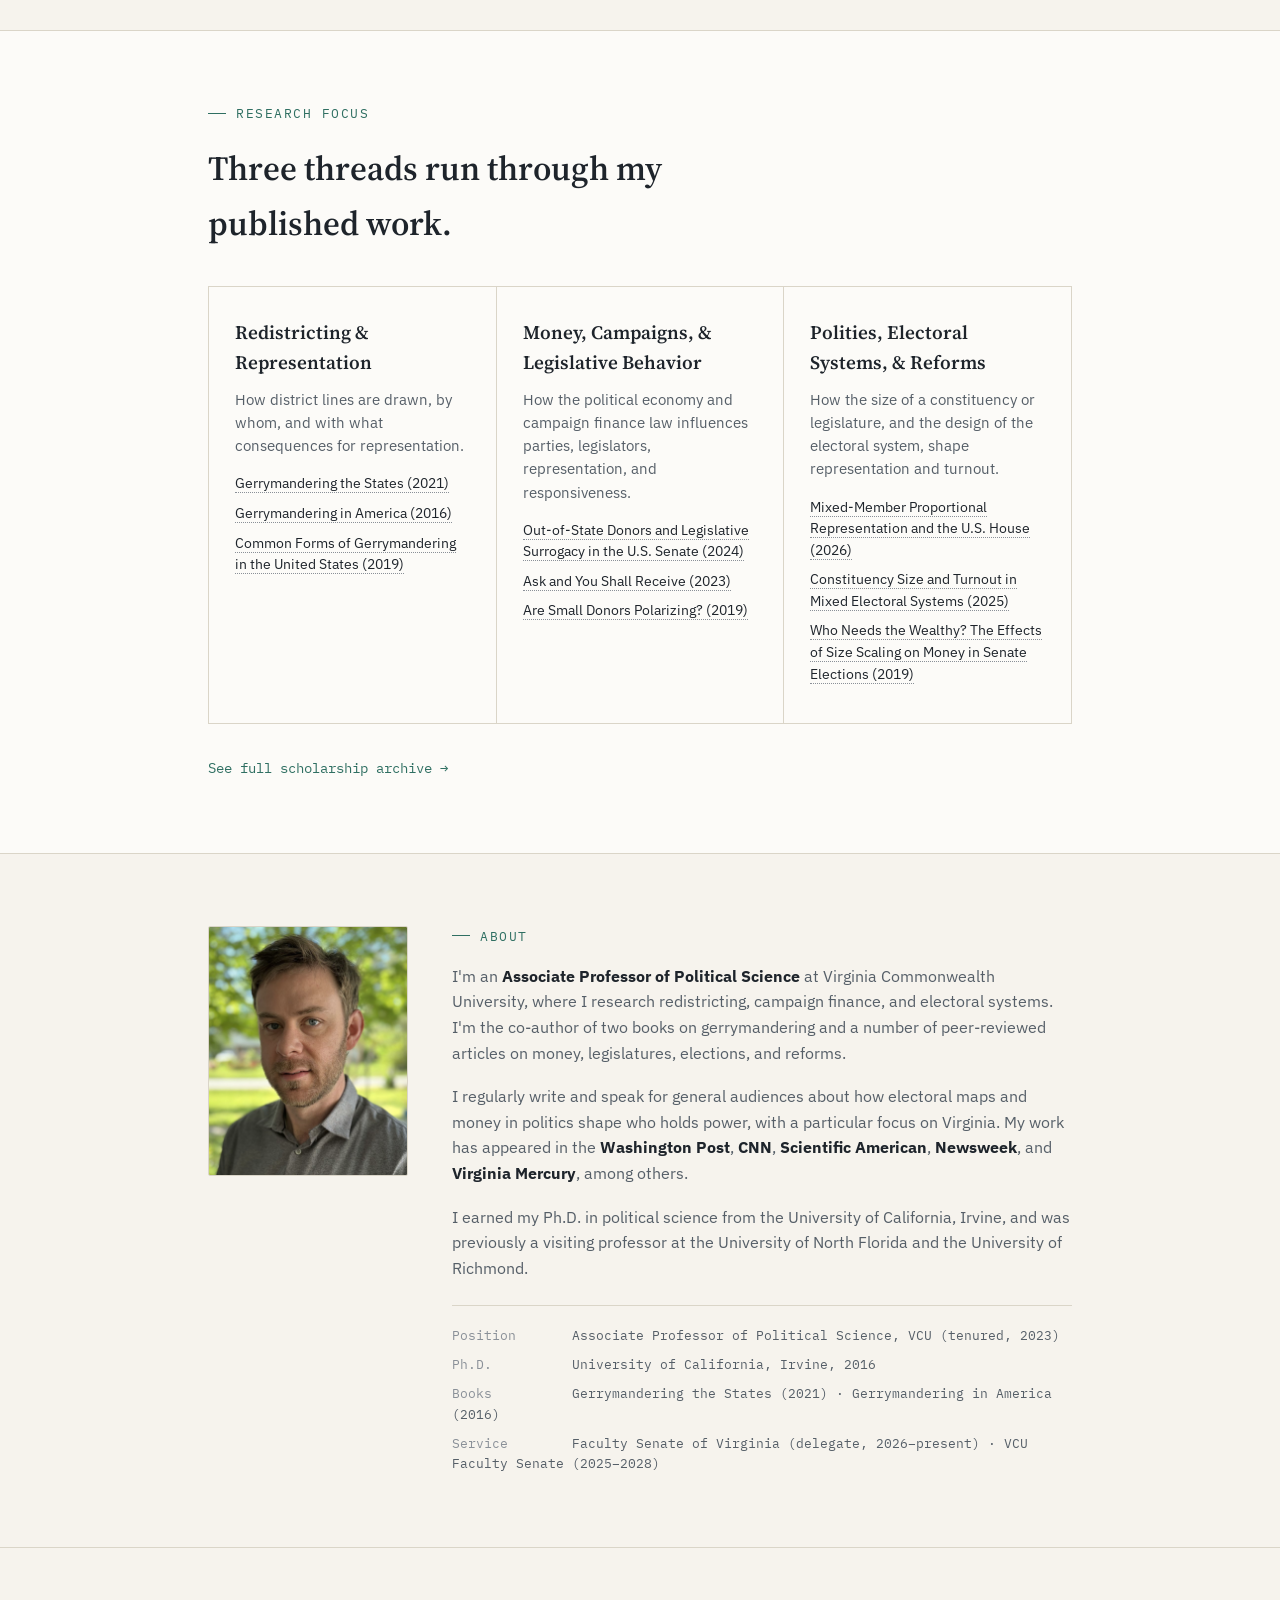
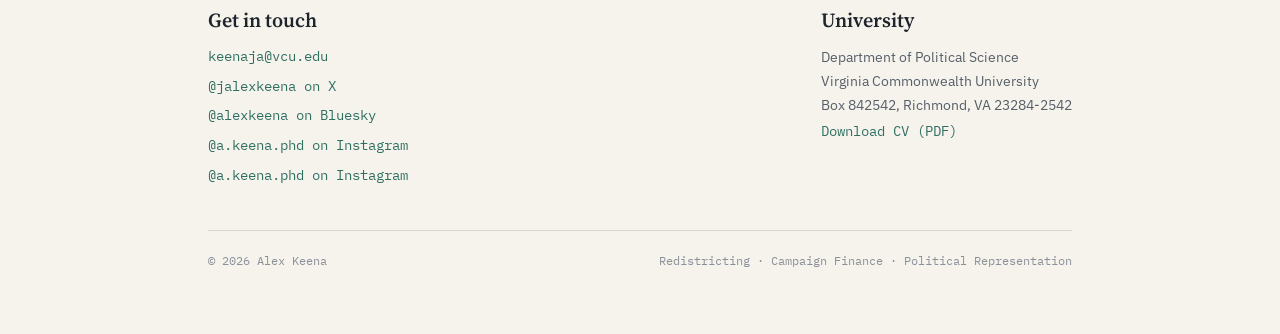
==== commit c90b7c20: "Update index.html" ====
--- a/index.html
+++ b/index.html
@@ -37,7 +37,7 @@
   <div class="wrap hero-content">
     <h1>Alex Keena</h1>
     <div class="role">Associate Professor of Political Science · Virginia Commonwealth University · <a href="https://drive.google.com/file/d/118q1OShhWem_gpehyqq2FQOrkwC8231Q/view" target="_blank" rel="noopener" class="cv-inline">Download CV</a></div>
-    <p class="lede">I study <em>electoral institutions</em> and democracy, including the affects of gerrymandering, money, parties, and electoral systems. I write and speak regularly for general audiences on these issues, especially as they relate to Virginia politics.</p>
+    <p class="lede">I study <em>democratic representation</em> , including the effects of electoral systems, political geography, and money. I write and speak regularly for general audiences on issues relating to U.S. and Virginia politics, particularly the topics of gerrymandering, campaign finance, parties, and democratic reforms.</p>
   </div>
 </section>
 
@@ -107,7 +107,7 @@
 
     <div class="research-grid">
       <div class="research-card">
-        <h3>Redistricting &amp; Gerrymandering</h3>
+        <h3>Redistricting &amp; Representation</h3>
         <p>How district lines are drawn, by whom, and with what consequences for representation.</p>
         <ul>
           <li><a href="https://doi.org/10.1017/9781108995849" target="_blank" rel="noopener">Gerrymandering the States (2021)</a></li>
@@ -116,8 +116,8 @@
         </ul>
       </div>
       <div class="research-card">
-        <h3>Money, Elections, &amp; Parties</h3>
-        <p>How the campaign finance system affects responsiveness and representation.</p>
+        <h3>Money, Campaigns, &amp; Legislative Behavior</h3>
+        <p>How the political economy and campaign finance law influences parties, legislators, representation, and responsiveness.</p>
         <ul>
           <li><a href="https://doi.org/10.1177/10659129241249171" target="_blank" rel="noopener">Out-of-State Donors and Legislative Surrogacy in the U.S. Senate (2024)</a></li>
           <li><a href="https://doi.org/10.1177/10659129231186414" target="_blank" rel="noopener">Ask and You Shall Receive (2023)</a></li>
@@ -125,7 +125,7 @@
         </ul>
       </div>
       <div class="research-card">
-        <h3>Populations, Size Scaling, &amp; Electoral Systems</h3>
+        <h3>Polities, Electoral Systems, &amp; Reforms</h3>
         <p>How the size of a constituency or legislature, and the design of the electoral system, shape representation and turnout.</p>
         <ul>
           <li><a href="https://doi.org/10.1177/10659129261444345" target="_blank" rel="noopener">Mixed-Member Proportional Representation and the U.S. House (2026)</a></li>
@@ -145,7 +145,7 @@
       <div class="eyebrow">About</div>
       <p>I'm an <strong>Associate Professor of Political Science</strong> at Virginia Commonwealth University, where I research redistricting, campaign finance, and electoral systems. I'm the co-author of two books on gerrymandering and a number of peer-reviewed articles on money, legislatures, elections, and reforms.</p>
       <p>I regularly write and speak for general audiences about how electoral maps and money in politics shape who holds power, with a particular focus on Virginia. My work has appeared in the <strong>Washington Post</strong>, <strong>CNN</strong>, <strong>Scientific American</strong>, <strong>Newsweek</strong>, and <strong>Virginia Mercury</strong>, among others.</p>
-      <p>I earned my Ph.D. in political science from the University of California, Irvine, and was previously a visiting professor at the University of North Florida and the University of Richmond. Outside of research, I play music — <a href="#">hear some of it here →</a></p>
+      <p>I earned my Ph.D. in political science from the University of California, Irvine, and was previously a visiting professor at the University of North Florida and the University of Richmond.</p>
 
       <div class="credentials">
         <div><span class="label">Position</span>Associate Professor of Political Science, VCU (tenured, 2023)</div>
@@ -169,7 +169,7 @@
           <a href="https://twitter.com/jalexkeena" target="_blank" rel="noopener">@jalexkeena on X</a>
           <a href="https://bsky.app/profile/alexkeena.bsky.social" target="_blank" rel="noopener">@alexkeena on Bluesky</a>
           <a href="https://instagram.com/a.keena.phd" target="_blank" rel="noopener">@a.keena.phd on Instagram</a>
-          <a href="https://drive.google.com/file/d/118q1OShhWem_gpehyqq2FQOrkwC8231Q/view" target="_blank" rel="noopener">Download CV (PDF)</a>
+          <a href="https://facebook.com/alexkeena" target="_blank" rel="noopener">@a.keena.phd on Instagram</a>
         </div>
       </div>
       <div>
@@ -179,6 +179,7 @@
           Virginia Commonwealth University<br>
           Box 842542, Richmond, VA 23284-2542
         </address>
+        <a href="https://drive.google.com/file/d/118q1OShhWem_gpehyqq2FQOrkwC8231Q/view" target="_blank" rel="noopener">Download CV (PDF)</a>
       </div>
     </div>
     <div class="footer-bottom">
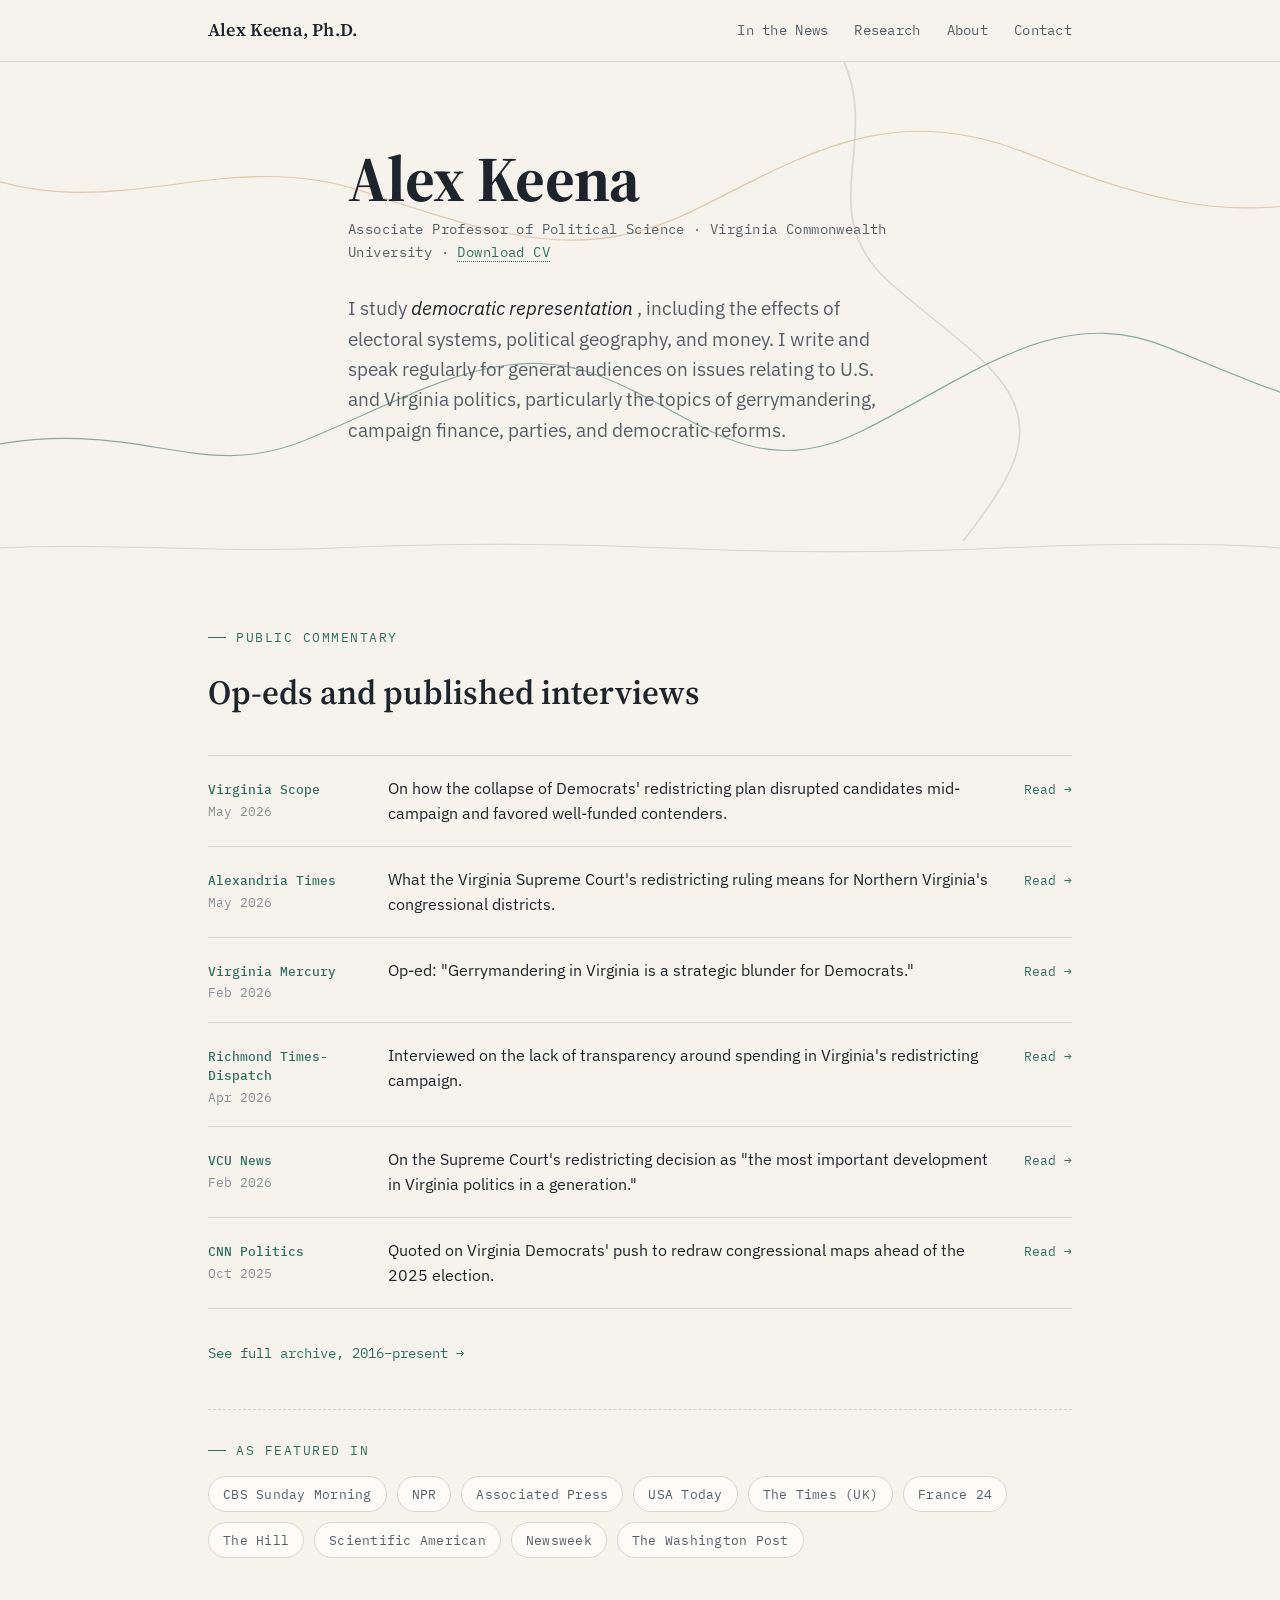
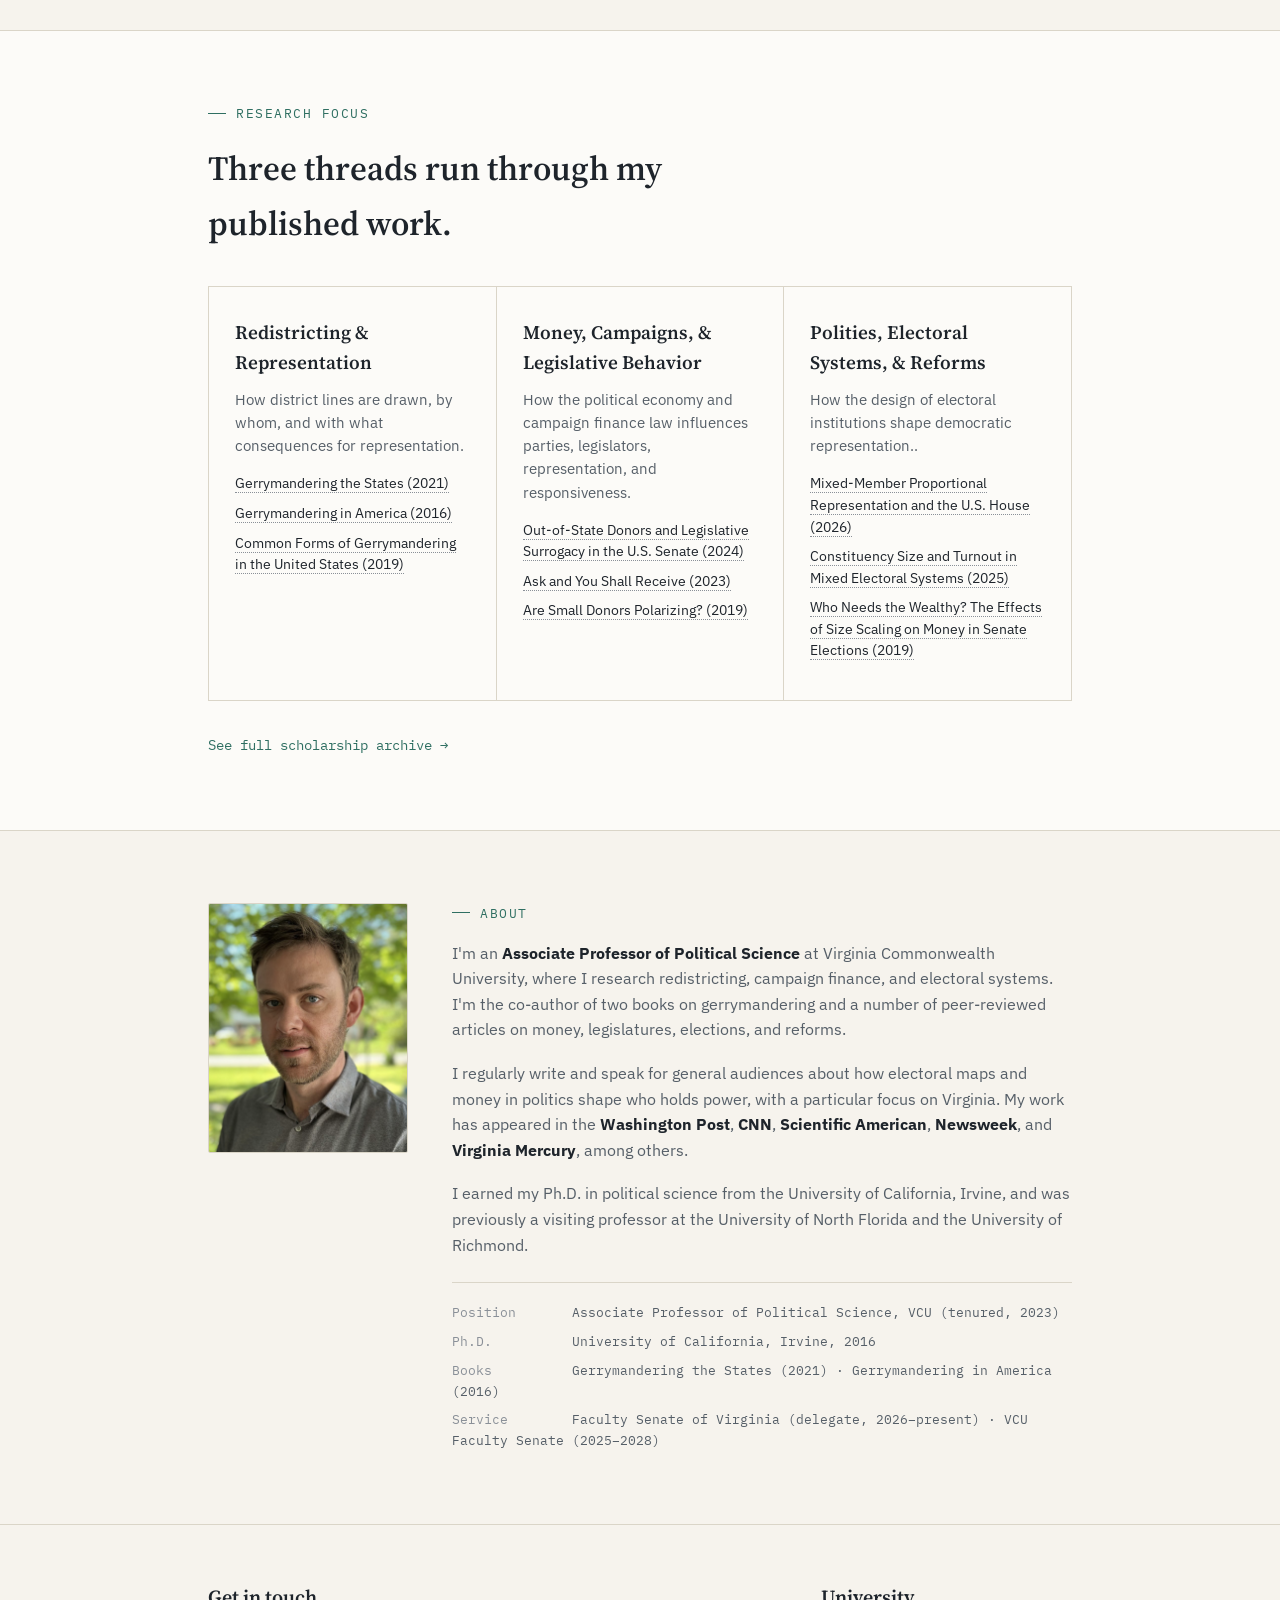
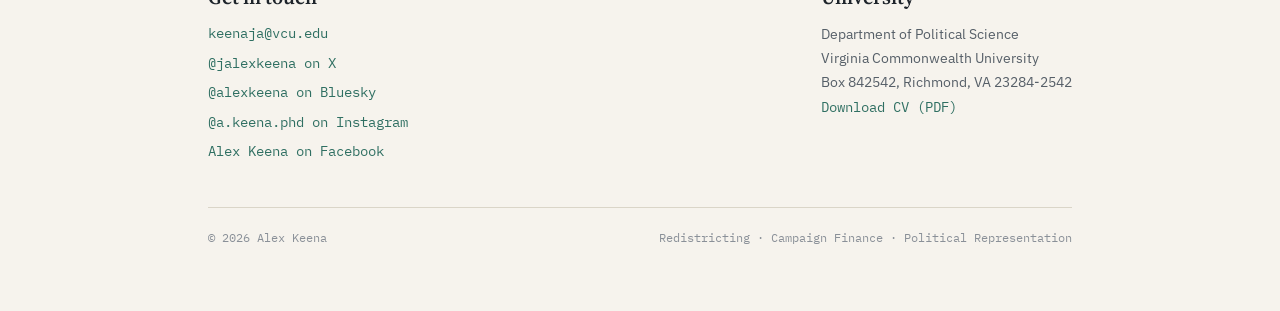
==== commit 15747c86: "Update index.html" ====
--- a/index.html
+++ b/index.html
@@ -126,7 +126,7 @@
       </div>
       <div class="research-card">
         <h3>Polities, Electoral Systems, &amp; Reforms</h3>
-        <p>How the size of a constituency or legislature, and the design of the electoral system, shape representation and turnout.</p>
+        <p>How the design of electoral institutions shape democratic representation..</p>
         <ul>
           <li><a href="https://doi.org/10.1177/10659129261444345" target="_blank" rel="noopener">Mixed-Member Proportional Representation and the U.S. House (2026)</a></li>
           <li><a href="https://doi.org/10.1007/s11127-025-01274-5" target="_blank" rel="noopener">Constituency Size and Turnout in Mixed Electoral Systems (2025)</a></li>
@@ -169,7 +169,7 @@
           <a href="https://twitter.com/jalexkeena" target="_blank" rel="noopener">@jalexkeena on X</a>
           <a href="https://bsky.app/profile/alexkeena.bsky.social" target="_blank" rel="noopener">@alexkeena on Bluesky</a>
           <a href="https://instagram.com/a.keena.phd" target="_blank" rel="noopener">@a.keena.phd on Instagram</a>
-          <a href="https://facebook.com/alexkeena" target="_blank" rel="noopener">@a.keena.phd on Instagram</a>
+          <a href="https://facebook.com/alexkeena" target="_blank" rel="noopener">Alex Keena on Facebook</a>
         </div>
       </div>
       <div>
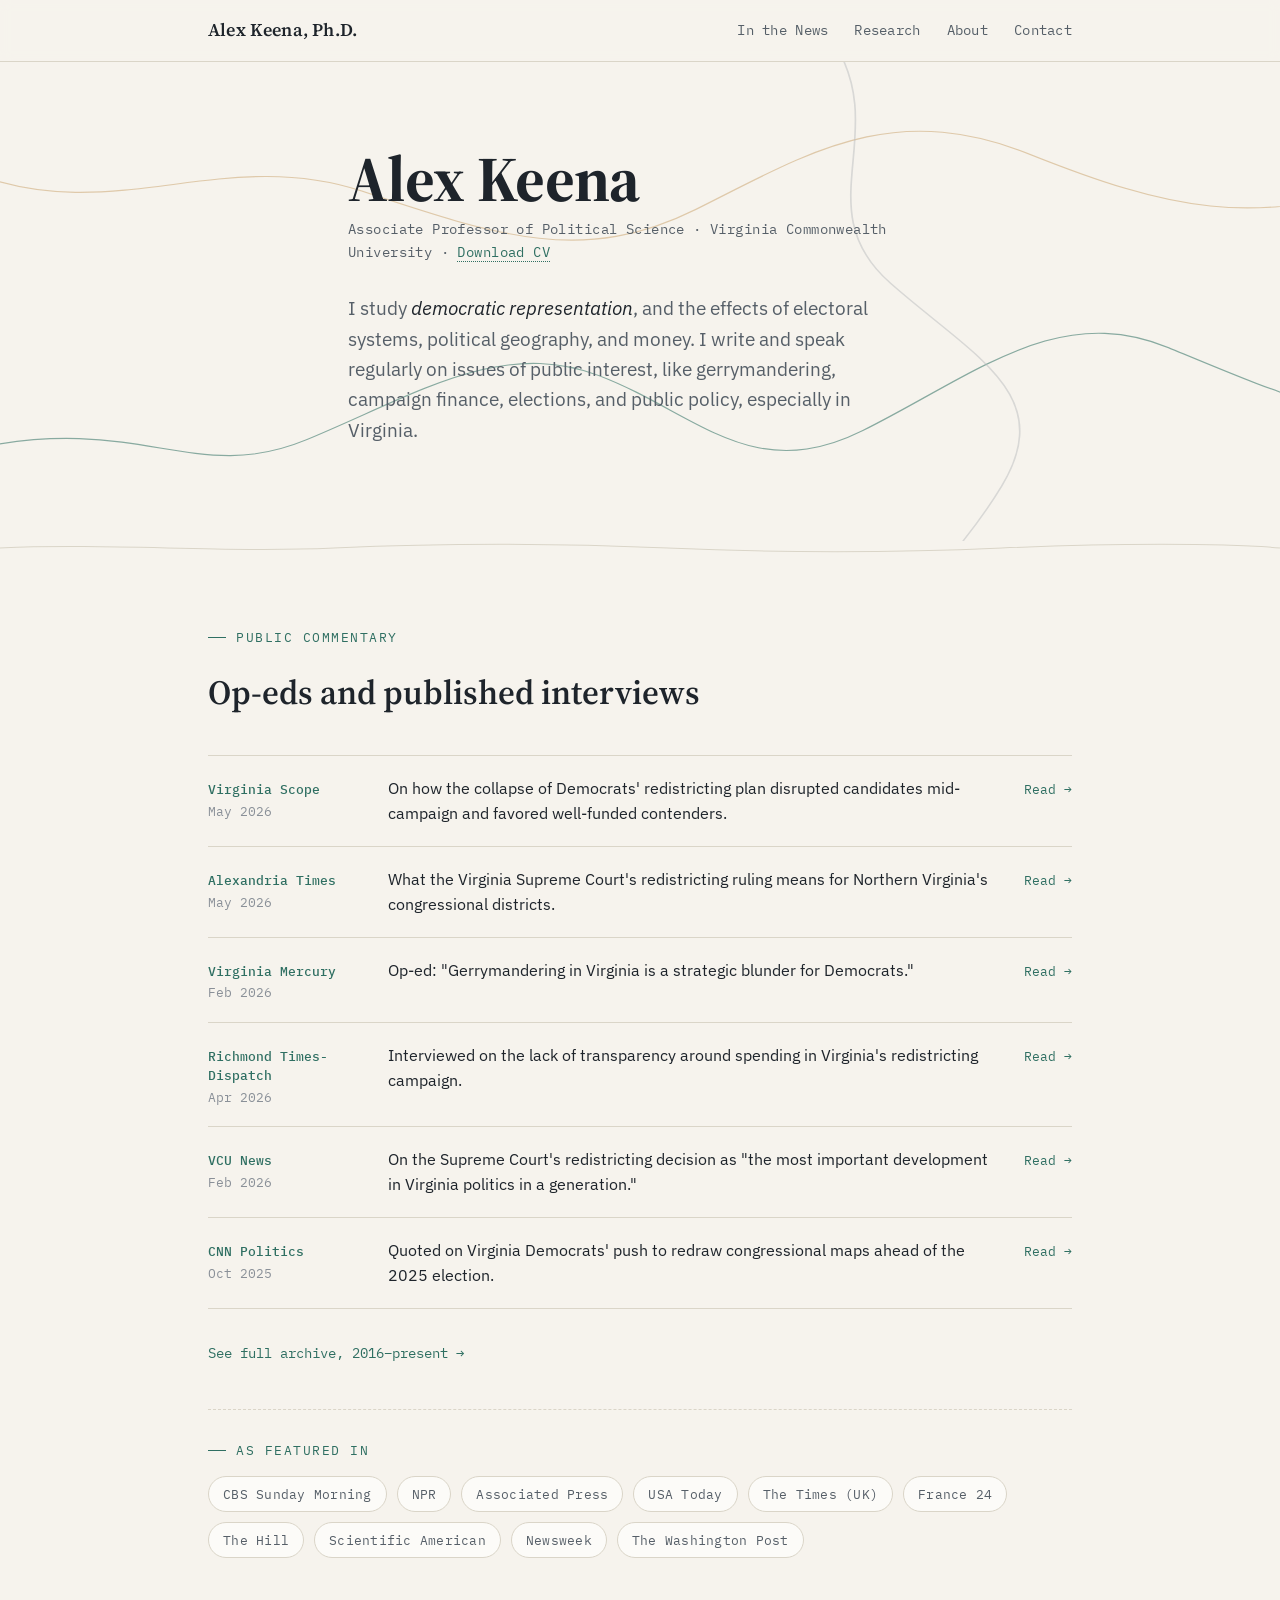
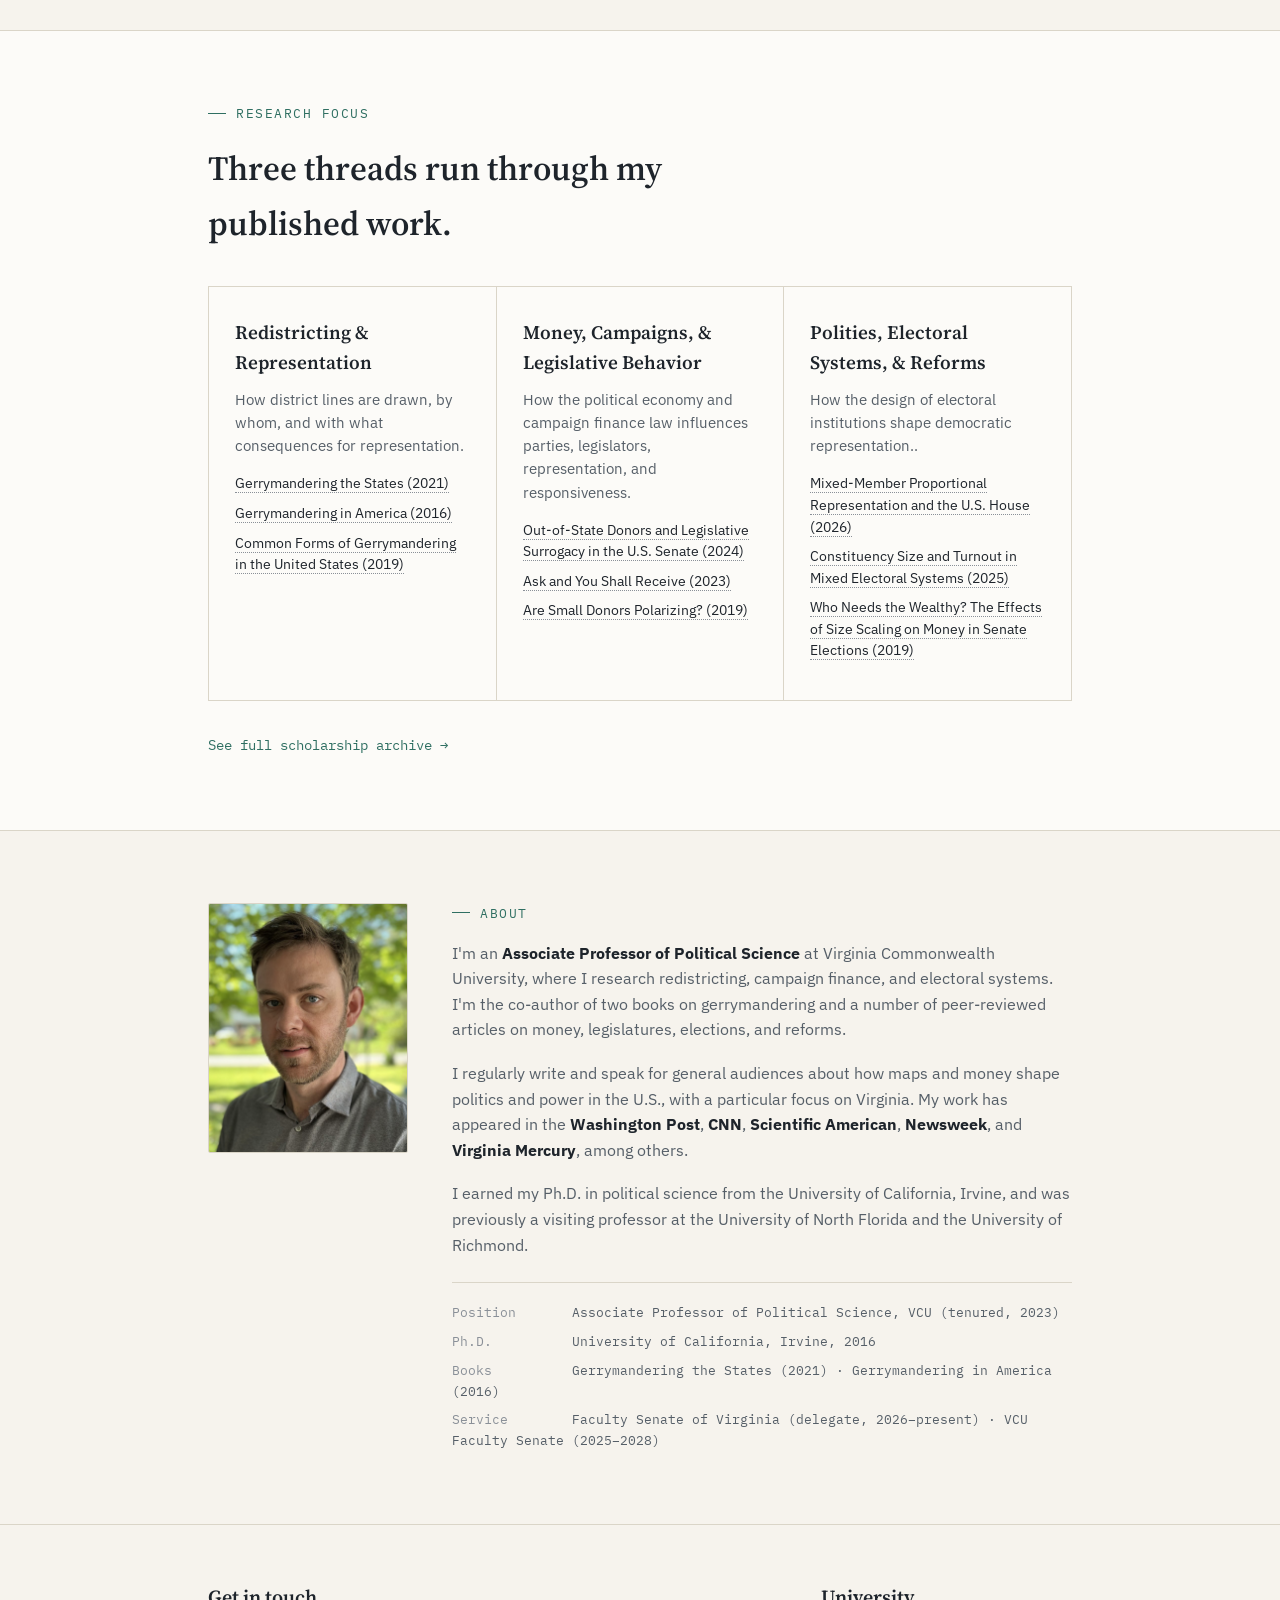
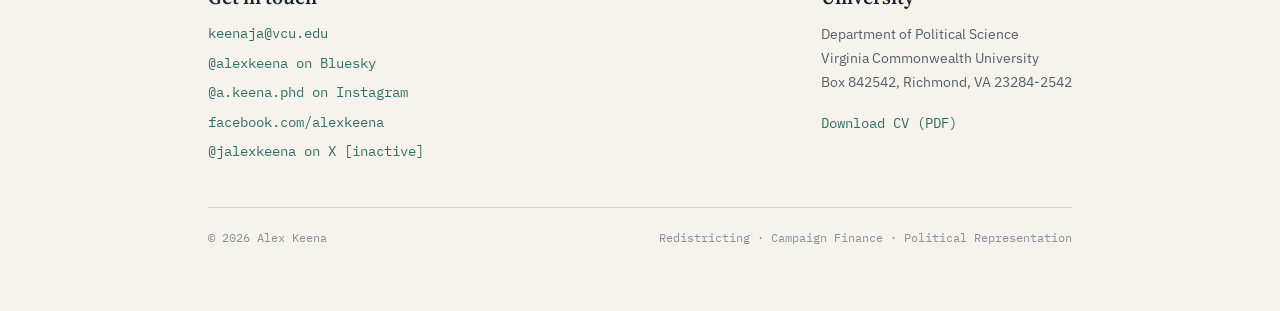
==== commit 8811a541: "Update index.html" ====
--- a/index.html
+++ b/index.html
@@ -37,7 +37,9 @@
   <div class="wrap hero-content">
     <h1>Alex Keena</h1>
     <div class="role">Associate Professor of Political Science · Virginia Commonwealth University · <a href="https://drive.google.com/file/d/118q1OShhWem_gpehyqq2FQOrkwC8231Q/view" target="_blank" rel="noopener" class="cv-inline">Download CV</a></div>
-    <p class="lede">I study <em>democratic representation</em> , including the effects of electoral systems, political geography, and money. I write and speak regularly for general audiences on issues relating to U.S. and Virginia politics, particularly the topics of gerrymandering, campaign finance, parties, and democratic reforms.</p>
+    <p class="lede">I study <em>democratic representation</em>, and the effects of electoral systems, political geography, and money. 
+      
+    I write and speak regularly on issues of public interest, like gerrymandering, campaign finance, elections, and public policy, especially in Virginia.</p>
   </div>
 </section>
 
@@ -144,7 +146,7 @@
     <div class="about-text">
       <div class="eyebrow">About</div>
       <p>I'm an <strong>Associate Professor of Political Science</strong> at Virginia Commonwealth University, where I research redistricting, campaign finance, and electoral systems. I'm the co-author of two books on gerrymandering and a number of peer-reviewed articles on money, legislatures, elections, and reforms.</p>
-      <p>I regularly write and speak for general audiences about how electoral maps and money in politics shape who holds power, with a particular focus on Virginia. My work has appeared in the <strong>Washington Post</strong>, <strong>CNN</strong>, <strong>Scientific American</strong>, <strong>Newsweek</strong>, and <strong>Virginia Mercury</strong>, among others.</p>
+      <p>I regularly write and speak for general audiences about how maps and money shape politics and power in the U.S., with a particular focus on Virginia. My work has appeared in the <strong>Washington Post</strong>, <strong>CNN</strong>, <strong>Scientific American</strong>, <strong>Newsweek</strong>, and <strong>Virginia Mercury</strong>, among others.</p>
       <p>I earned my Ph.D. in political science from the University of California, Irvine, and was previously a visiting professor at the University of North Florida and the University of Richmond.</p>
 
       <div class="credentials">
@@ -166,10 +168,10 @@
         <div class="ftitle">Get in touch</div>
         <div class="footer-links">
           <a href="mailto:keenaja@vcu.edu">keenaja@vcu.edu</a>
-          <a href="https://twitter.com/jalexkeena" target="_blank" rel="noopener">@jalexkeena on X</a>
           <a href="https://bsky.app/profile/alexkeena.bsky.social" target="_blank" rel="noopener">@alexkeena on Bluesky</a>
           <a href="https://instagram.com/a.keena.phd" target="_blank" rel="noopener">@a.keena.phd on Instagram</a>
-          <a href="https://facebook.com/alexkeena" target="_blank" rel="noopener">Alex Keena on Facebook</a>
+          <a href="https://facebook.com/alexkeena" target="_blank" rel="noopener">facebook.com/alexkeena</a>
+          <a href="https://twitter.com/jalexkeena" target="_blank" rel="noopener">@jalexkeena on X [inactive]</a>
         </div>
       </div>
       <div>
@@ -179,6 +181,7 @@
           Virginia Commonwealth University<br>
           Box 842542, Richmond, VA 23284-2542
         </address>
+        <p></p>
         <a href="https://drive.google.com/file/d/118q1OShhWem_gpehyqq2FQOrkwC8231Q/view" target="_blank" rel="noopener">Download CV (PDF)</a>
       </div>
     </div>
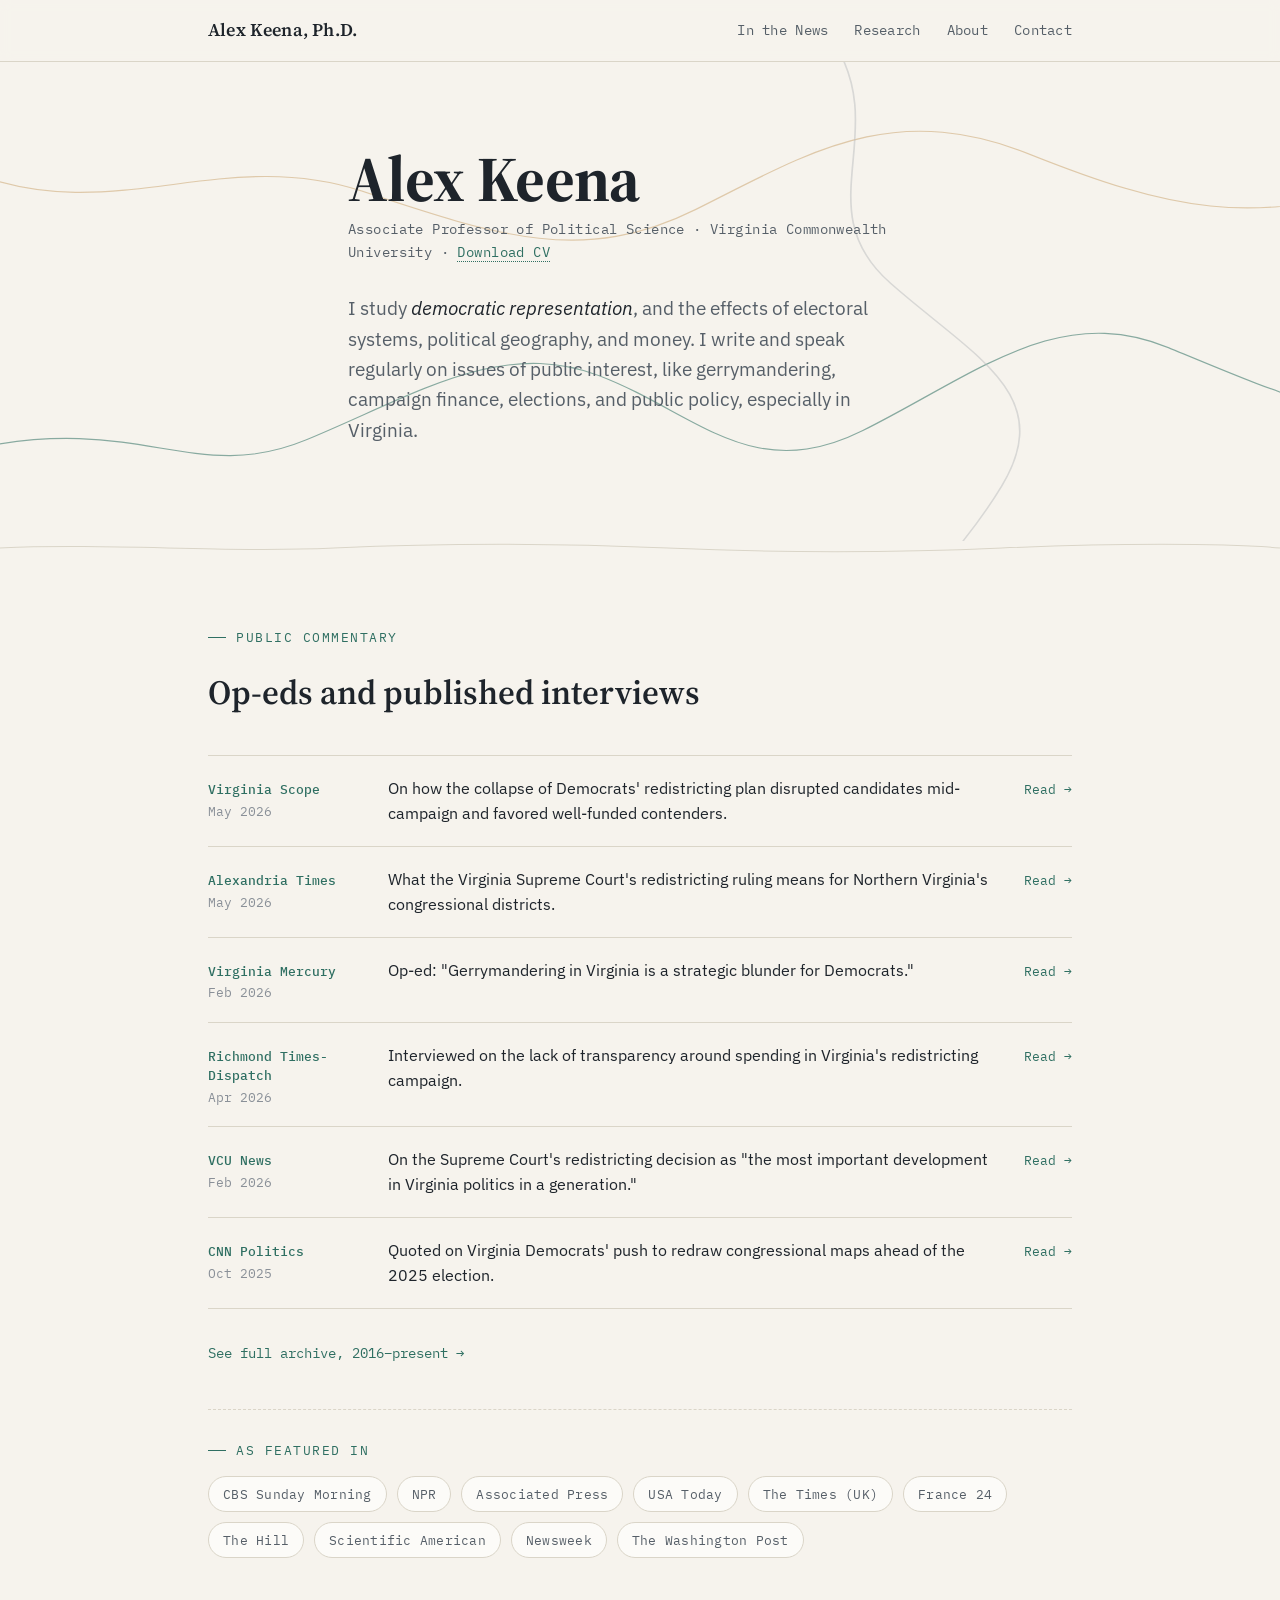
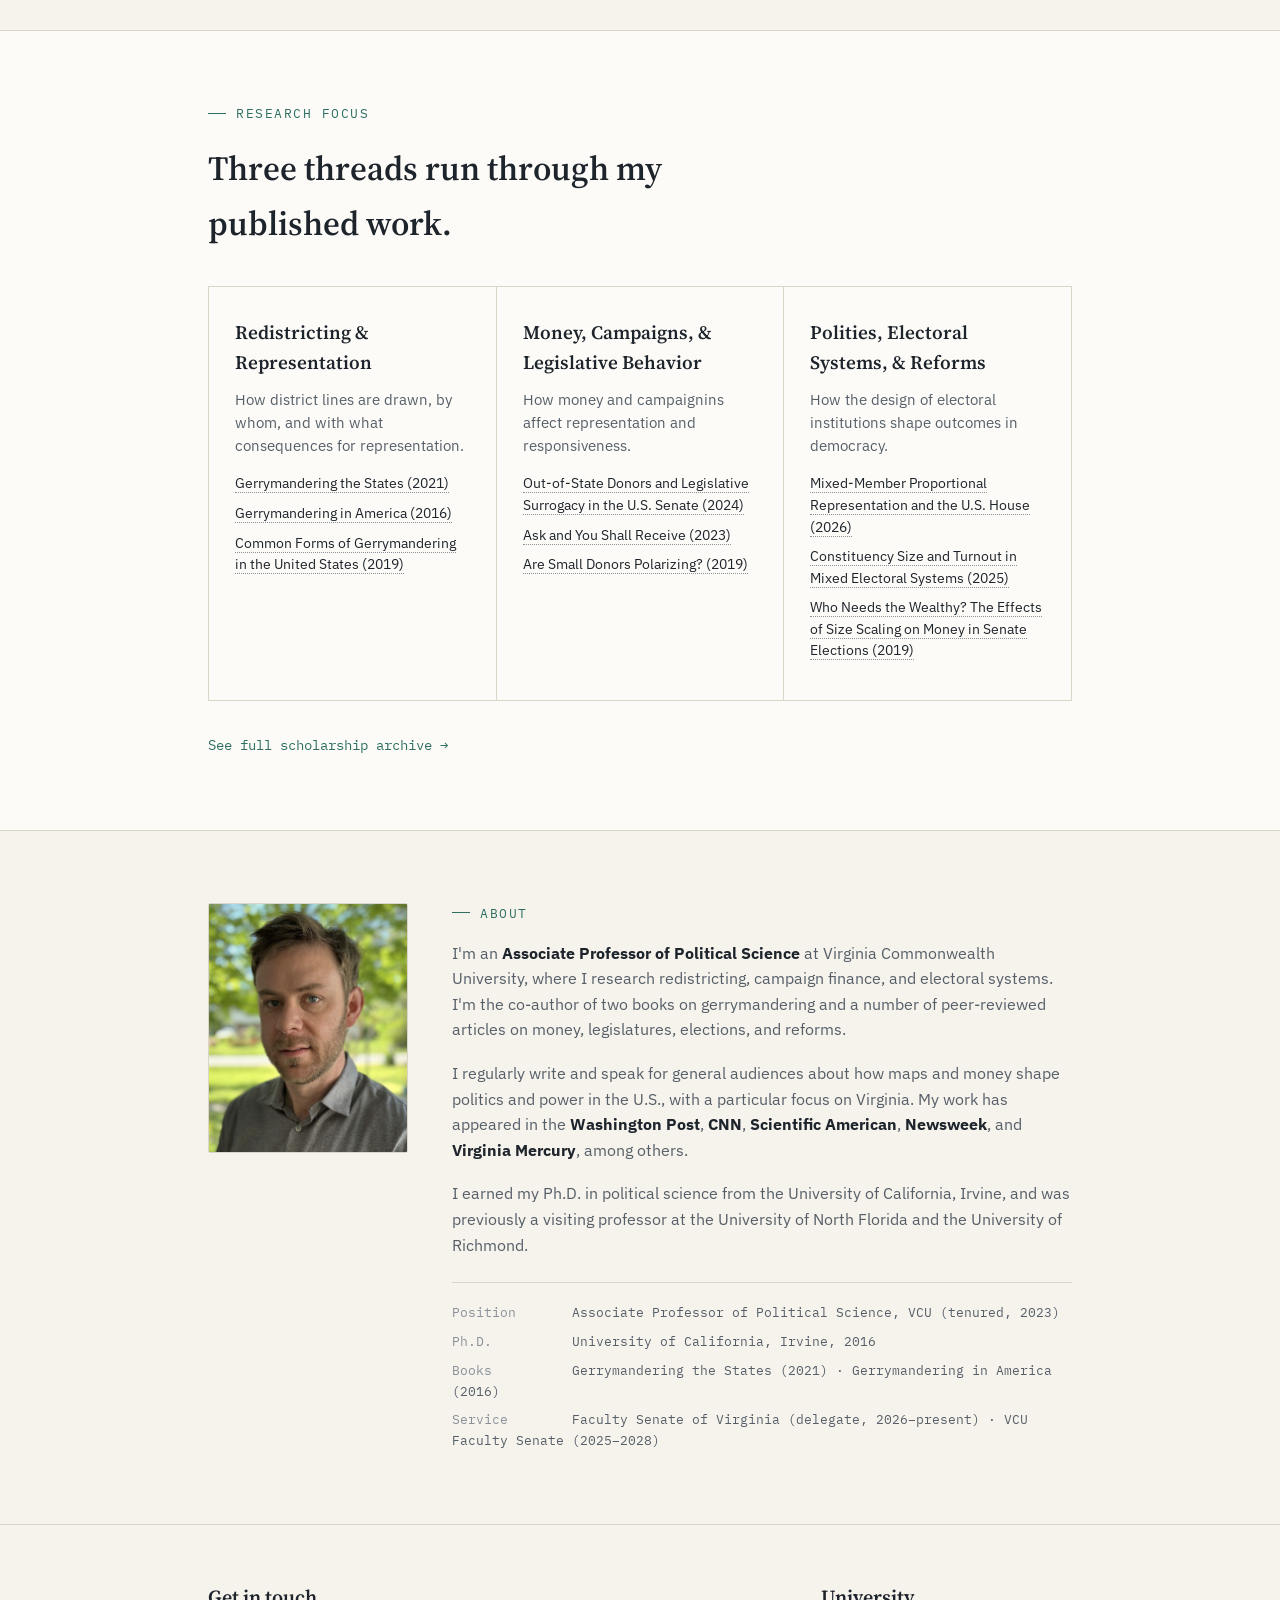
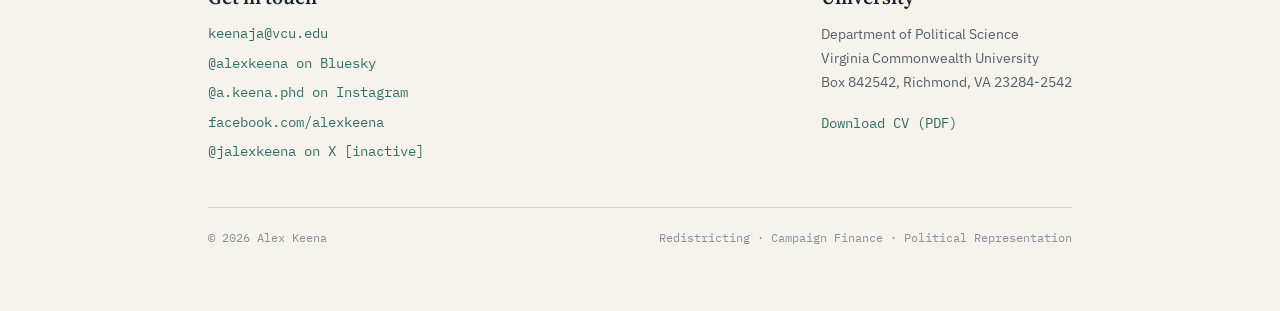
==== commit 4976e5e3: "Update index.html" ====
--- a/index.html
+++ b/index.html
@@ -119,7 +119,7 @@
       </div>
       <div class="research-card">
         <h3>Money, Campaigns, &amp; Legislative Behavior</h3>
-        <p>How the political economy and campaign finance law influences parties, legislators, representation, and responsiveness.</p>
+        <p>How money and campaignins affect representation and responsiveness.</p>
         <ul>
           <li><a href="https://doi.org/10.1177/10659129241249171" target="_blank" rel="noopener">Out-of-State Donors and Legislative Surrogacy in the U.S. Senate (2024)</a></li>
           <li><a href="https://doi.org/10.1177/10659129231186414" target="_blank" rel="noopener">Ask and You Shall Receive (2023)</a></li>
@@ -128,7 +128,7 @@
       </div>
       <div class="research-card">
         <h3>Polities, Electoral Systems, &amp; Reforms</h3>
-        <p>How the design of electoral institutions shape democratic representation..</p>
+        <p>How the design of electoral institutions shape outcomes in democracy.</p>
         <ul>
           <li><a href="https://doi.org/10.1177/10659129261444345" target="_blank" rel="noopener">Mixed-Member Proportional Representation and the U.S. House (2026)</a></li>
           <li><a href="https://doi.org/10.1007/s11127-025-01274-5" target="_blank" rel="noopener">Constituency Size and Turnout in Mixed Electoral Systems (2025)</a></li>
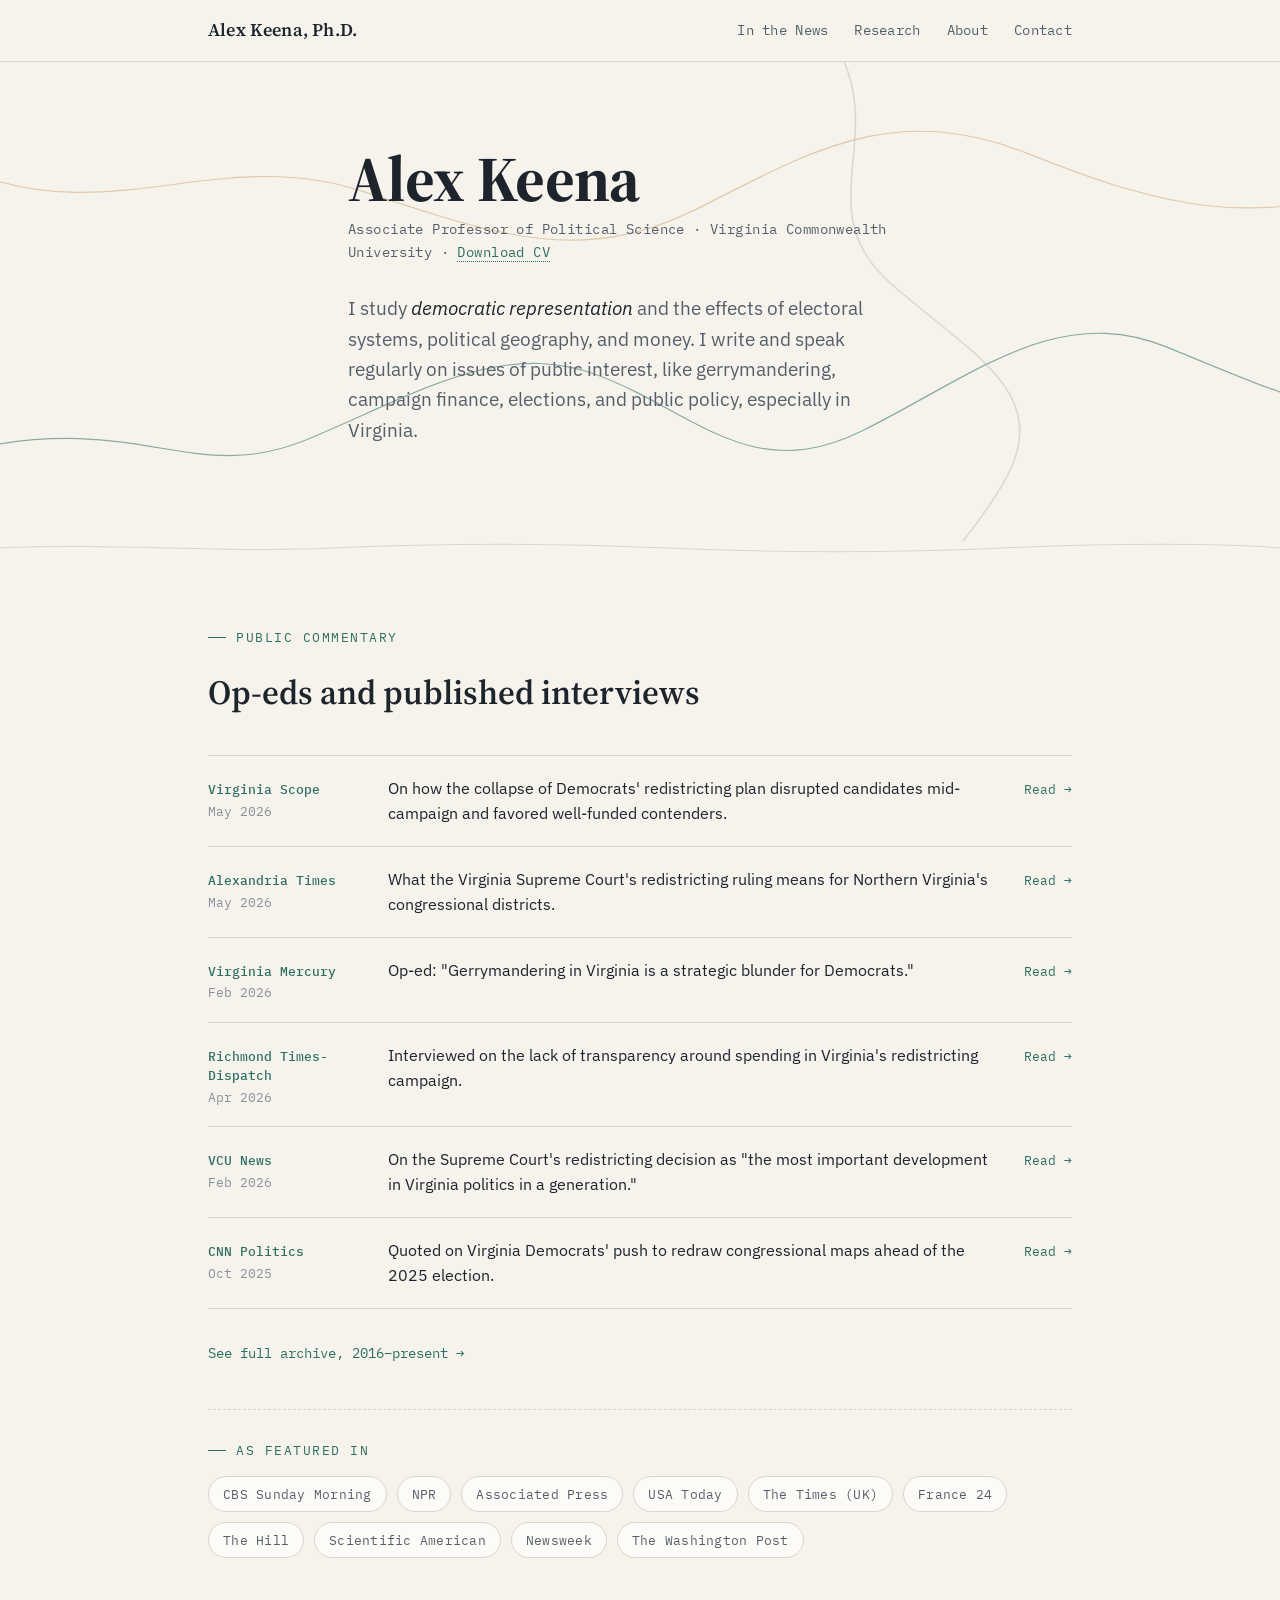
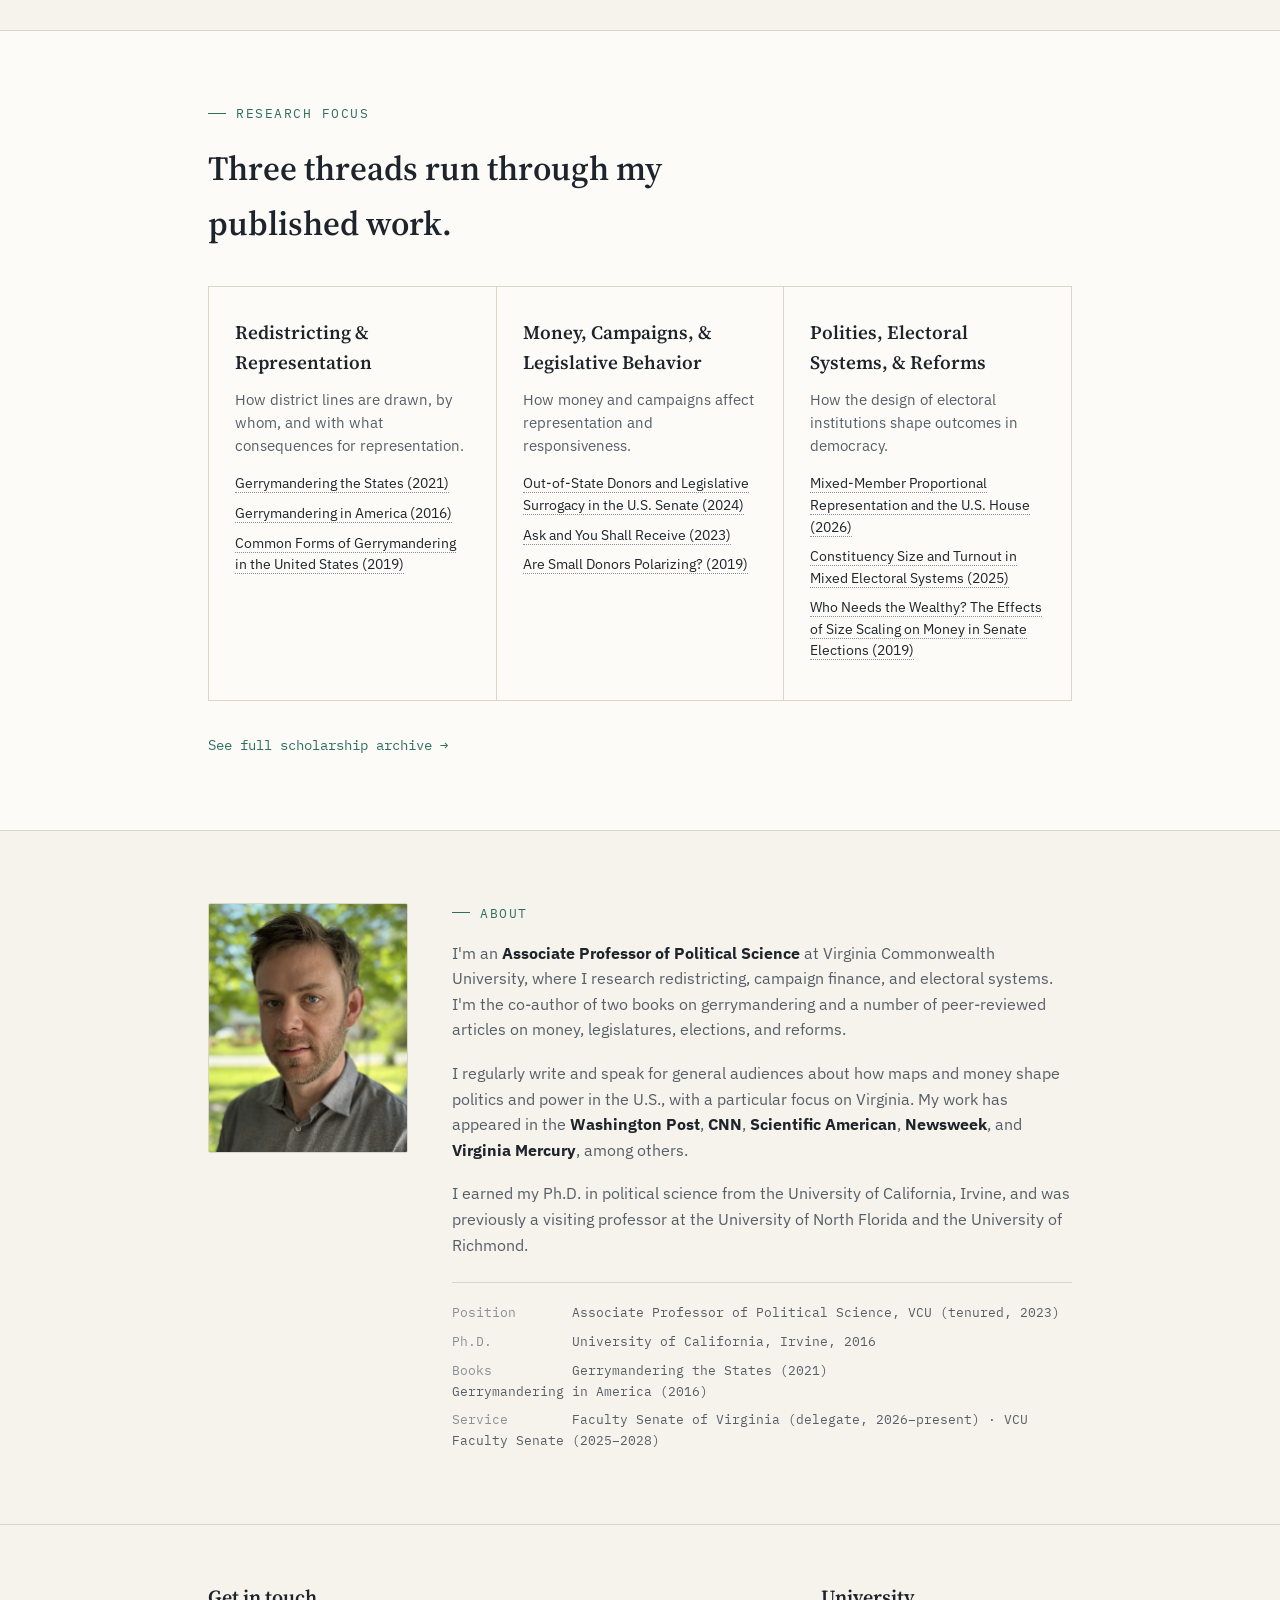
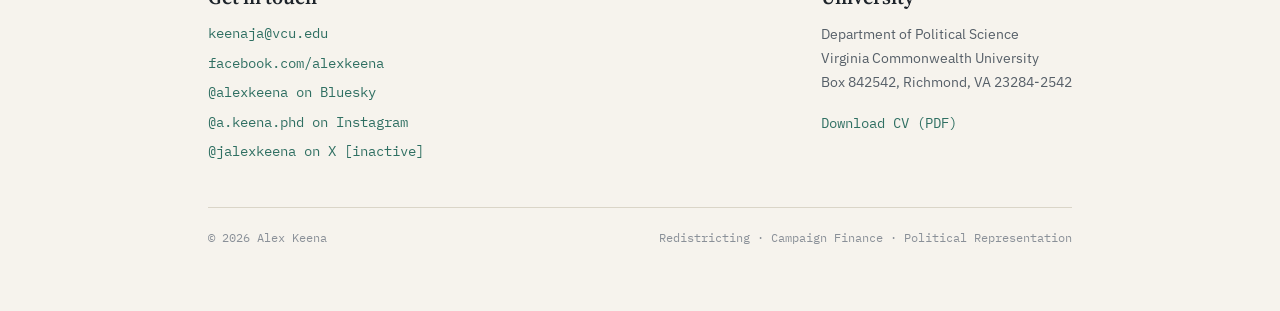
==== commit eea9f5a2: "Fix typos and improve formatting in index.html Corrected typos in the text and improved formatting f" ====
--- a/index.html
+++ b/index.html
@@ -37,7 +37,7 @@
   <div class="wrap hero-content">
     <h1>Alex Keena</h1>
     <div class="role">Associate Professor of Political Science · Virginia Commonwealth University · <a href="https://drive.google.com/file/d/118q1OShhWem_gpehyqq2FQOrkwC8231Q/view" target="_blank" rel="noopener" class="cv-inline">Download CV</a></div>
-    <p class="lede">I study <em>democratic representation</em>, and the effects of electoral systems, political geography, and money. 
+    <p class="lede">I study <em>democratic representation</em> and the effects of electoral systems, political geography, and money. 
       
     I write and speak regularly on issues of public interest, like gerrymandering, campaign finance, elections, and public policy, especially in Virginia.</p>
   </div>
@@ -119,7 +119,7 @@
       </div>
       <div class="research-card">
         <h3>Money, Campaigns, &amp; Legislative Behavior</h3>
-        <p>How money and campaignins affect representation and responsiveness.</p>
+        <p>How money and campaigns affect representation and responsiveness.</p>
         <ul>
           <li><a href="https://doi.org/10.1177/10659129241249171" target="_blank" rel="noopener">Out-of-State Donors and Legislative Surrogacy in the U.S. Senate (2024)</a></li>
           <li><a href="https://doi.org/10.1177/10659129231186414" target="_blank" rel="noopener">Ask and You Shall Receive (2023)</a></li>
@@ -152,7 +152,7 @@
       <div class="credentials">
         <div><span class="label">Position</span>Associate Professor of Political Science, VCU (tenured, 2023)</div>
         <div><span class="label">Ph.D.</span>University of California, Irvine, 2016</div>
-        <div><span class="label">Books</span>Gerrymandering the States (2021) · Gerrymandering in America (2016)</div>
+        <div><span class="label">Books</span>Gerrymandering the States (2021) <br>Gerrymandering in America (2016)</div>
         <div><span class="label">Service</span>Faculty Senate of Virginia (delegate, 2026–present) · VCU Faculty Senate (2025–2028)</div>
       </div>
 
@@ -168,9 +168,9 @@
         <div class="ftitle">Get in touch</div>
         <div class="footer-links">
           <a href="mailto:keenaja@vcu.edu">keenaja@vcu.edu</a>
+          <a href="https://facebook.com/alexkeena" target="_blank" rel="noopener">facebook.com/alexkeena</a>
           <a href="https://bsky.app/profile/alexkeena.bsky.social" target="_blank" rel="noopener">@alexkeena on Bluesky</a>
           <a href="https://instagram.com/a.keena.phd" target="_blank" rel="noopener">@a.keena.phd on Instagram</a>
-          <a href="https://facebook.com/alexkeena" target="_blank" rel="noopener">facebook.com/alexkeena</a>
           <a href="https://twitter.com/jalexkeena" target="_blank" rel="noopener">@jalexkeena on X [inactive]</a>
         </div>
       </div>
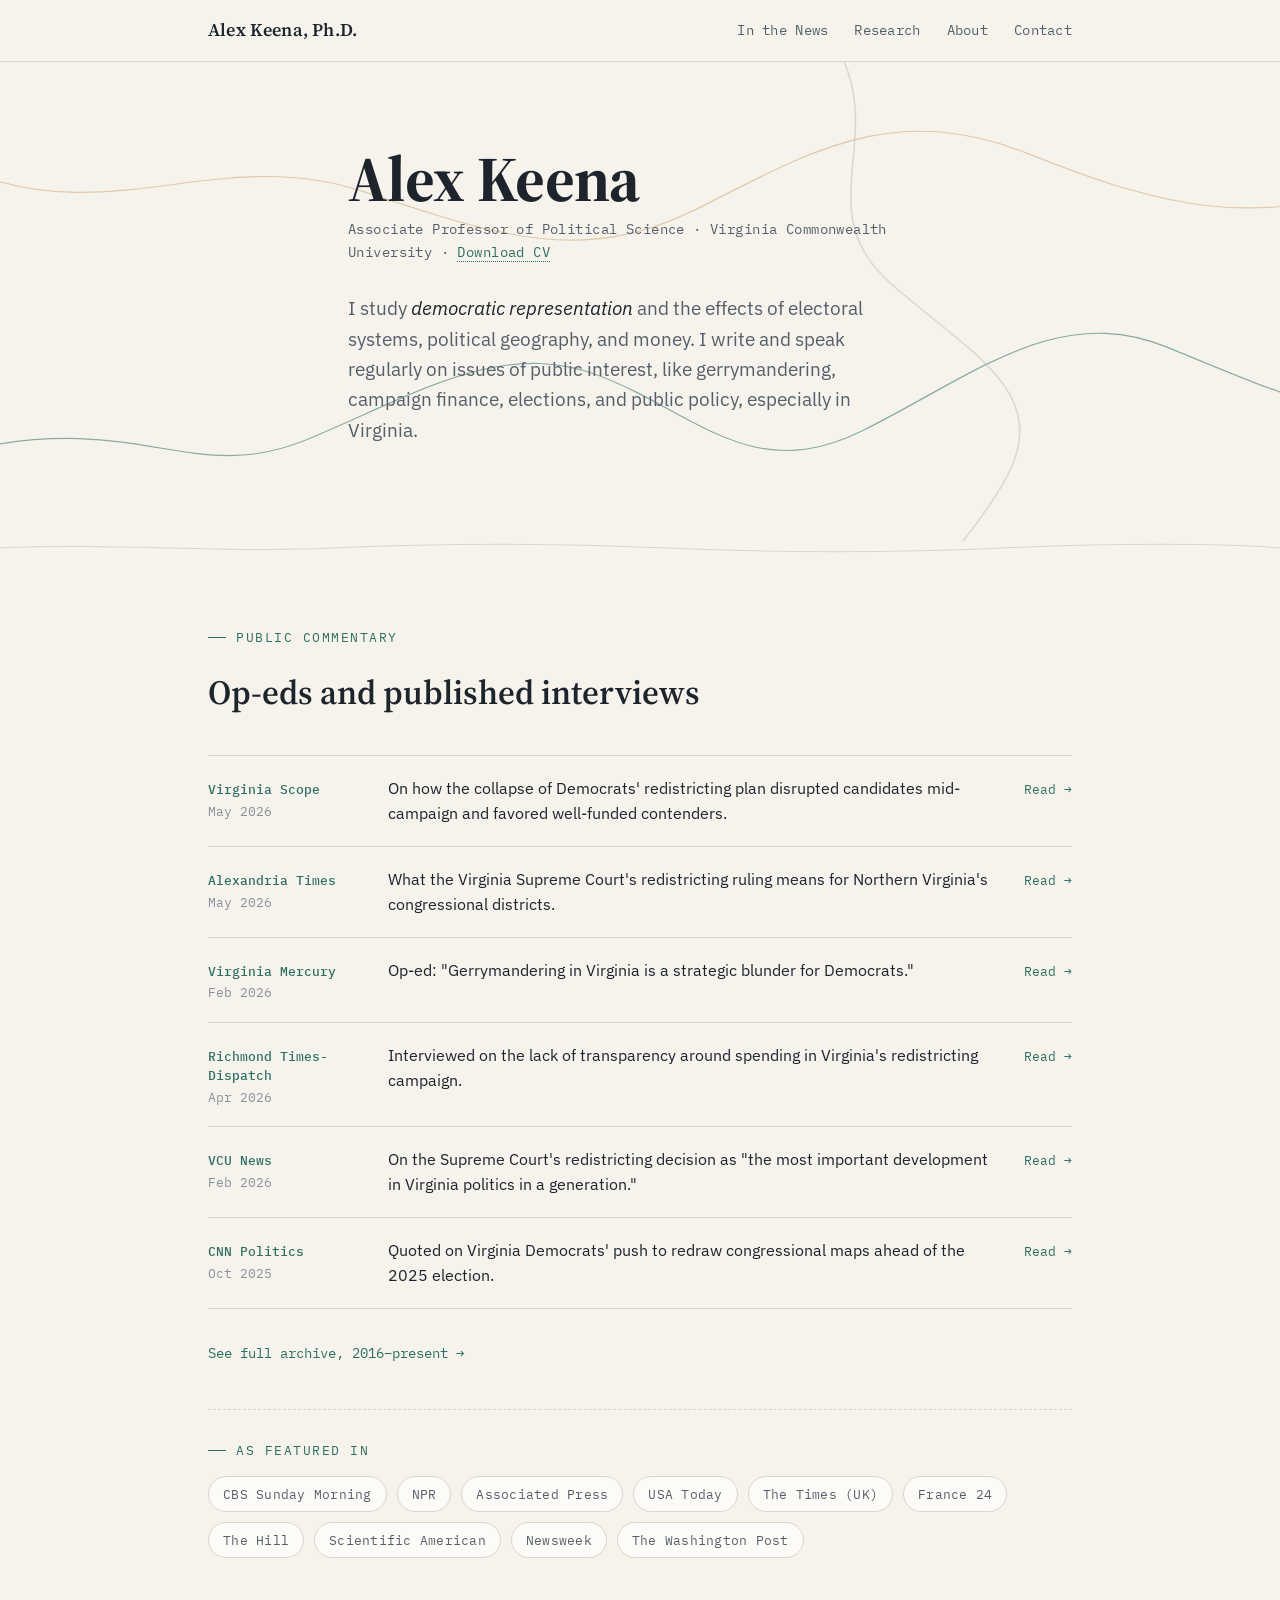
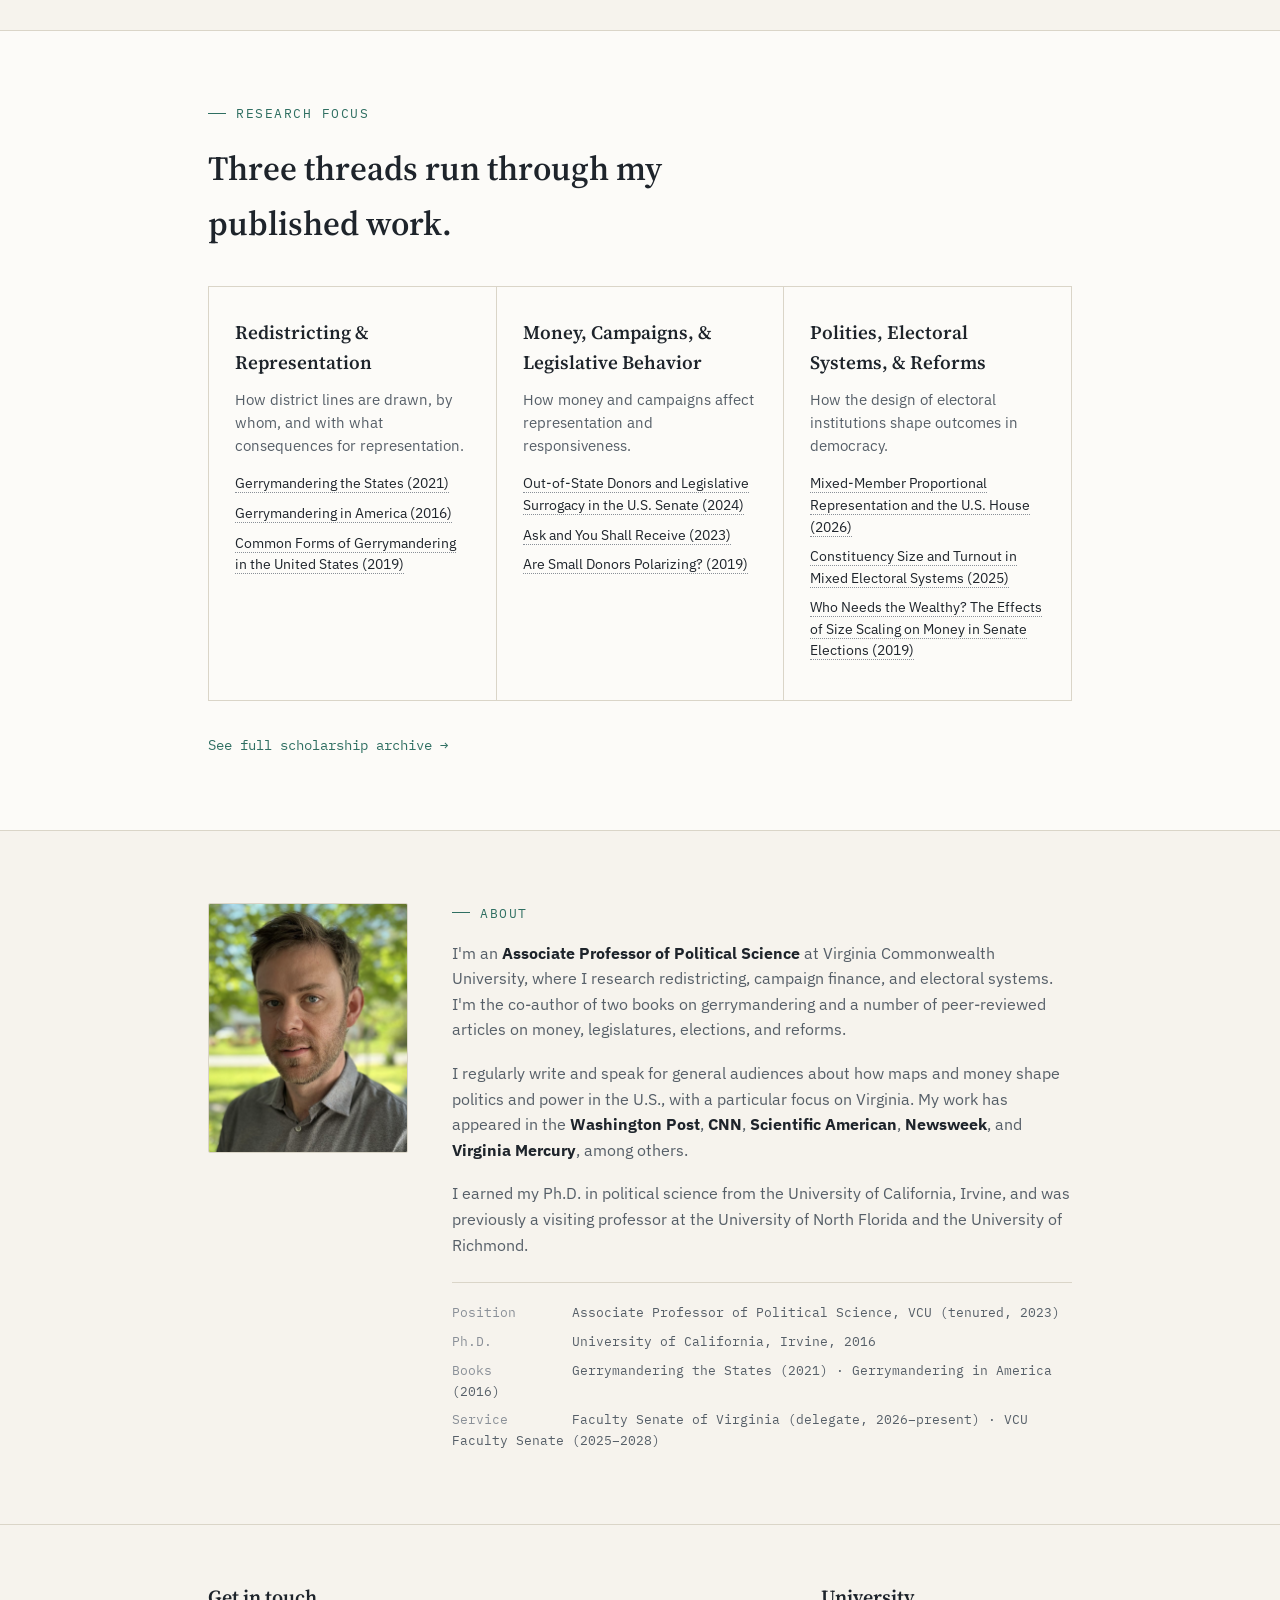
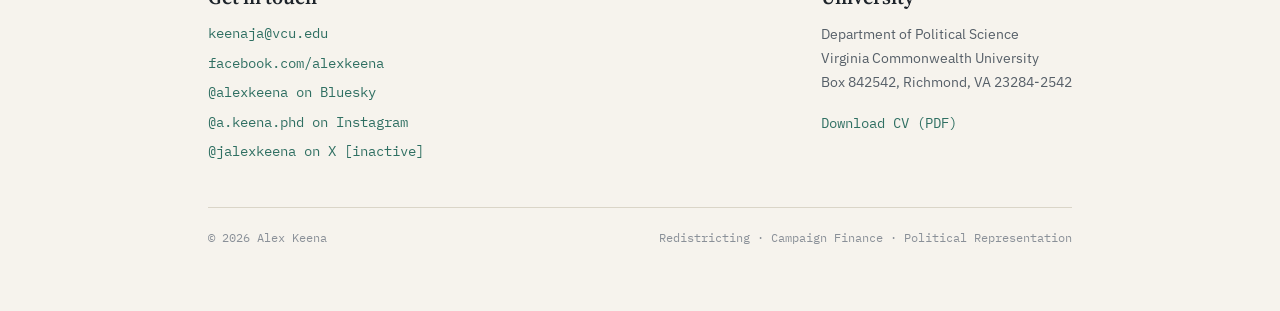
==== commit b26e850f: "Update book listing format in index.html" ====
--- a/index.html
+++ b/index.html
@@ -152,7 +152,7 @@
       <div class="credentials">
         <div><span class="label">Position</span>Associate Professor of Political Science, VCU (tenured, 2023)</div>
         <div><span class="label">Ph.D.</span>University of California, Irvine, 2016</div>
-        <div><span class="label">Books</span>Gerrymandering the States (2021) <br>Gerrymandering in America (2016)</div>
+        <div><span class="label">Books</span>Gerrymandering the States (2021) · Gerrymandering in America (2016)</div>
         <div><span class="label">Service</span>Faculty Senate of Virginia (delegate, 2026–present) · VCU Faculty Senate (2025–2028)</div>
       </div>
 
